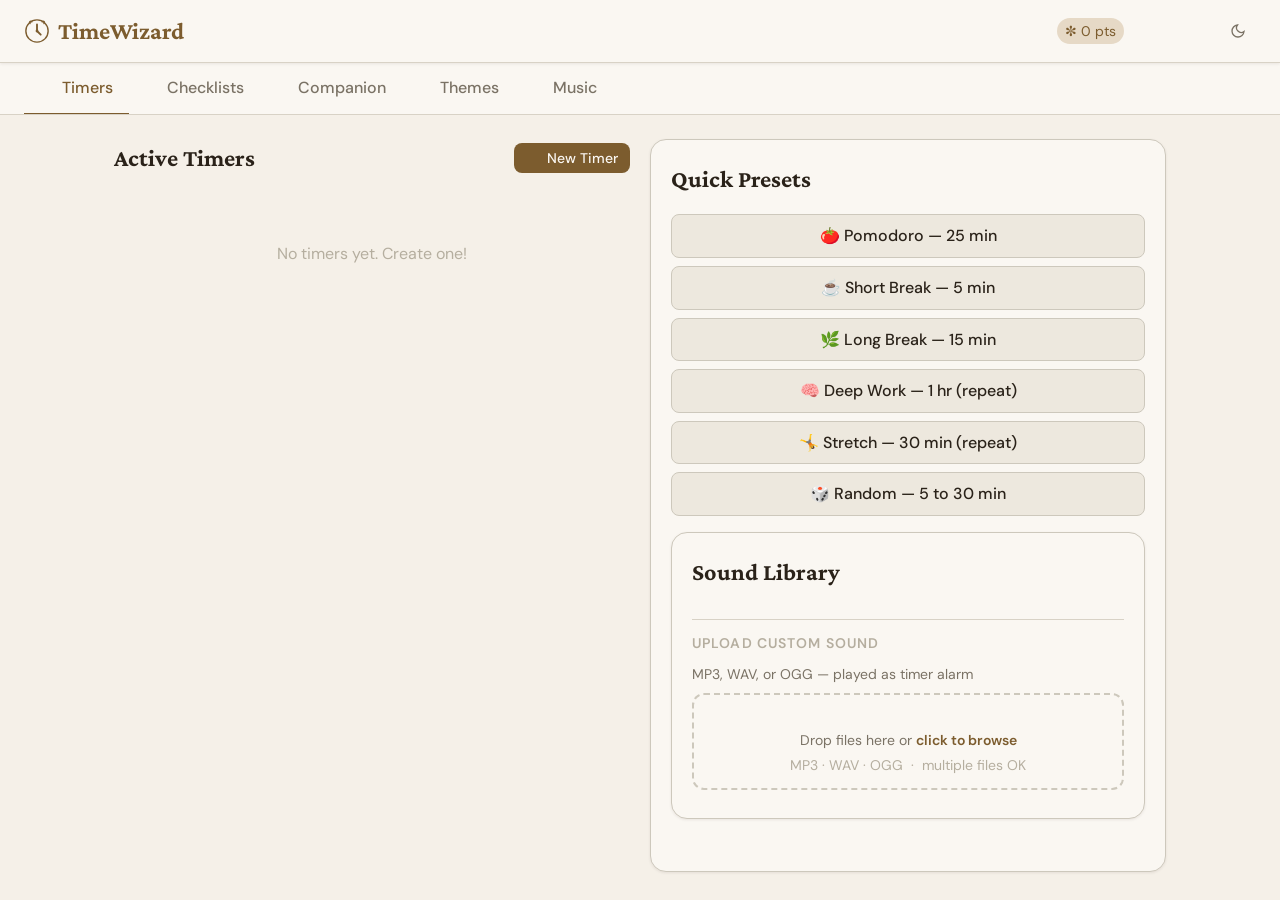
==== index.html @ cad8f246 "feat(companion): tabbed QA module — Guide / Trivia / Cheer Up" ====
<!DOCTYPE html>
<html lang="en" data-theme="dark">
<head>
<meta charset="UTF-8">
<meta name="viewport" content="width=device-width, initial-scale=1.0">
<title>TimeWizard</title>
<link rel="icon" type="image/png" href="./assets/favicon/favicon-96x96.png" sizes="96x96" />
<link rel="icon" type="image/svg+xml" href="./assets/favicon/favicon.svg" />
<link rel="shortcut icon" href="./assets/favicon/favicon.ico" />
<link rel="apple-touch-icon" sizes="180x180" href="./assets/favicon/apple-touch-icon.png" />
<link rel="manifest" href="./assets/favicon/site.webmanifest" />
<link rel="manifest" href="./manifest.json">
<link rel="preconnect" href="https://fonts.googleapis.com">
<link rel="preconnect" href="https://fonts.gstatic.com" crossorigin>
<link href="https://fonts.googleapis.com/css2?family=Crimson+Pro:ital,wght@0,300..900;1,300..900&family=DM+Sans:wght@300..700&display=swap" rel="stylesheet">
<script src="https://unpkg.com/lucide@latest/dist/umd/lucide.js"></script>
<link rel="stylesheet" href="./css/tokens.css">
<link rel="stylesheet" href="./css/layout.css">
<link rel="stylesheet" href="./css/components.css">
<link rel="stylesheet" href="./css/timers.css">
<link rel="stylesheet" href="./css/checklist.css">
<link rel="stylesheet" href="./css/companion.css">
<link rel="stylesheet" href="./css/themes.css">
<link rel="stylesheet" href="./css/music.css">
</head>
<body>

<!-- HEADER -->
<header class="app-header">
  <div class="app-logo">
    <svg width="26" height="26" viewBox="0 0 28 28" fill="none" aria-label="TimeWizard">
      <circle cx="14" cy="14" r="12" stroke="currentColor" stroke-width="1.5"/>
      <path d="M14 7v7l4 4" stroke="currentColor" stroke-width="2" stroke-linecap="round" stroke-linejoin="round"/>
      <circle cx="14" cy="14" r="1.5" fill="currentColor"/>
      <path d="M8.5 4C7 2.5 5 4.5 6.5 6" stroke="currentColor" stroke-width="1.5" stroke-linecap="round"/>
      <path d="M19.5 4C21 2.5 23 4.5 21.5 6" stroke="currentColor" stroke-width="1.5" stroke-linecap="round"/>
    </svg>
    TimeWizard
  </div>
  <div class="header-right">
    <div id="headerTimerDrop" class="header-timer">
      <button type="button" class="badge header-timer-badge htb-hidden" id="headerTimerBadge" onclick="toggleHeaderTimerList()" title="Current timer">
        <span id="htbDots" class="htb-dots"></span>
        <span class="htb-label" id="htbLabel">00:00</span>
        <span class="htb-name" id="htbName">No timer</span>
        <i data-lucide="chevron-down" style="width:12px;height:12px;"></i>
      </button>
      <div class="header-timer-dropdown">
        <div class="htd-list" id="headerTimerList"></div>
      </div>
    </div>
    <div id="headerPoints" class="badge gold">✼ 0 pts</div>
    <button class="icon-btn" onclick="exportData()" aria-label="Export data" title="Export data">
      <i data-lucide="download-cloud" style="width:16px;height:16px;"></i>
    </button>
    <button class="icon-btn" onclick="document.getElementById('importFile').click()" aria-label="Import data" title="Import data">
      <i data-lucide="upload-cloud" style="width:16px;height:16px;"></i>
    </button>
    <button class="icon-btn" data-theme-toggle aria-label="Toggle theme" title="Toggle theme">
      <svg width="16" height="16" viewBox="0 0 24 24" fill="none" stroke="currentColor" stroke-width="2"><path d="M21 12.79A9 9 0 1 1 11.21 3 7 7 0 0 0 21 12.79z"/></svg>
    </button>
    <input type="file" id="importFile" accept="application/json" style="display:none" onchange="handleImport(this)">
  </div>
</header>

<!-- TABS -->
<nav class="tab-nav" role="tablist">
  <button class="tab-btn active" role="tab" data-tab="timer"><i data-lucide="timer" style="width:14px;height:14px;"></i> Timers</button>
  <button class="tab-btn" role="tab" data-tab="checklist"><i data-lucide="check-square" style="width:14px;height:14px;"></i> Checklists</button>
  <button class="tab-btn" role="tab" data-tab="companion"><i data-lucide="sparkles" style="width:14px;height:14px;"></i> Companion</button>
  <button class="tab-btn" role="tab" data-tab="themes"><i data-lucide="palette" style="width:14px;height:14px;"></i> Themes</button>
  <button class="tab-btn" role="tab" data-tab="music"><i data-lucide="music" style="width:14px;height:14px;"></i> Music</button>
</nav>

<main>

<!-- TIMER PANEL -->
<section class="tab-panel active" id="panel-timer">
  <div class="timer-grid">
    <div>
      <div class="flex-between" style="margin-bottom:var(--space-4);">
        <h2 class="card-title" style="margin:0;">Active Timers</h2>
        <button class="btn btn-primary btn-sm" id="openAddTimer"><i data-lucide="plus" style="width:13px;height:13px;"></i> New Timer</button>
      </div>
      <div class="timers-list" id="timersList">
        <div style="text-align:center;padding:var(--space-12) var(--space-4);color:var(--color-text-faint);font-size:var(--text-sm);">
          <i data-lucide="timer" style="width:36px;height:36px;margin:0 auto var(--space-3);opacity:.3;"></i>
          <p>No timers yet. Create one!</p>
        </div>
      </div>
    </div>
    <div>
      <div class="add-timer-card" id="addTimerForm" style="display:none;">
        <strong style="font-family:var(--font-display);font-size:var(--text-base);">✦ Configure Timer</strong>
        <div class="form-group">
          <label for="timerName">Name</label>
          <input type="text" id="timerName" placeholder="Timer name..." value="My Timer">
        </div>
        <div class="form-row">
          <div class="form-group"><label>Hours</label><input type="number" id="timerHours" value="0" min="0" max="99"></div>
          <div class="form-group"><label>Minutes</label><input type="number" id="timerMins" value="25" min="0" max="59"></div>
          <div class="form-group"><label>Seconds</label><input type="number" id="timerSecs" value="0" min="0" max="59"></div>
        </div>
        <div class="form-group">
          <label for="timerSound">Alert Sound</label>
          <select id="timerSound">
            <option value="bell">🔔 Low Ominous Bell</option>
            <option value="trombone">🎺 Trombone Tune</option>
            <option value="harp">🎵 Harp Tune</option>
            <option value="chime">🎶 Crystal Chime</option>
            <option value="drum">🥁 Deep Drum</option>
            <option value="bounce">🎷 Bounce</option>
            <option value="none">🔇 Silent</option>
          </select>
        </div>
        <div class="form-group">
          <label for="timerRepeat">Repeat Mode</label>
          <select id="timerRepeat" onchange="handleRepeatChange(this.value)">
            <option value="once">Once</option>
            <option value="fixed">Repeat each period</option>
            <option value="increase">Repeat with increasing period</option>
            <option value="decrease">Repeat with decreasing period</option>
            <option value="custom">Custom sequence (e.g. 5, 30, 10 min)</option>
            <option value="fibonacci">Fibonacci progression</option>
            <option value="random">Random within range</option>
          </select>
        </div>
        <div class="repeat-custom-area" id="repeatCustomArea">
          <div id="repeatCustomFields"></div>
        </div>
        <div class="form-row">
          <button class="btn btn-primary" onclick="createTimer()"><i data-lucide="plus-circle" style="width:13px;height:13px;"></i> Add</button>
          <button class="btn btn-secondary" onclick="hideAddForm()">Cancel</button>
        </div>
      </div>
      <div class="card" id="timerPresets">
        <div class="card-title">Quick Presets</div>
        <div style="display:flex;flex-direction:column;gap:var(--space-2);">
          <button class="btn btn-secondary" onclick="addPreset(25,0,'Pomodoro','bell','once')">🍅 Pomodoro — 25 min</button>
          <button class="btn btn-secondary" onclick="addPreset(5,0,'Short Break','harp','once')">☕ Short Break — 5 min</button>
          <button class="btn btn-secondary" onclick="addPreset(15,0,'Long Break','harp','once')">🌿 Long Break — 15 min</button>
          <button class="btn btn-secondary" onclick="addPreset(60,0,'Deep Work','trombone','fixed')">🧠 Deep Work — 1 hr (repeat)</button>
          <button class="btn btn-secondary" onclick="addPreset(30,0,'Stretch','chime','fixed')">🤸 Stretch — 30 min (repeat)</button>
          <button class="btn btn-secondary" onclick="addRandomPreset()">🎲 Random — 5 to 30 min</button>
        </div>
      <div class="card" style="margin-top:var(--space-4);margin-bottom:var(--space-8);" id="soundLibraryCard">
        <div class="card-title" style="margin-bottom:var(--space-3);">Sound Library</div>
        <div style="display:grid;grid-template-columns:1fr 1fr;gap:var(--space-2);margin-bottom:var(--space-4);" id="soundPreviewGrid"></div>
        <div style="border-top:1px solid var(--color-divider);padding-top:var(--space-3);">
          <span class="section-label">Upload Custom Sound</span>
          <p style="font-size:var(--text-xs);color:var(--color-text-muted);margin-bottom:var(--space-2);">MP3, WAV, or OGG — played as timer alarm</p>
          <div id="customSoundDropZone"
            style="border:2px dashed var(--color-border);border-radius:var(--radius-lg);padding:var(--space-3) var(--space-4);text-align:center;cursor:pointer;transition:border-color var(--trans),background var(--trans);margin-bottom:var(--space-2);"
            onclick="document.getElementById('customSoundUpload').click()"
            ondragover="soundDragOver(event)" ondragleave="soundDragLeave(event)" ondrop="soundDrop(event)">
            <i data-lucide="upload" style="width:18px;height:18px;margin:0 auto var(--space-1);color:var(--color-text-faint);display:block;"></i>
            <div style="font-size:var(--text-xs);color:var(--color-text-muted);">Drop files here or <span style="color:var(--color-primary);font-weight:600;">click to browse</span></div>
            <div style="font-size:var(--text-xs);color:var(--color-text-faint);margin-top:2px;">MP3 · WAV · OGG &nbsp;·&nbsp; multiple files OK</div>
          </div>
          <input type="file" id="customSoundUpload" accept=".mp3,.wav,.ogg,audio/*" multiple style="display:none;" onchange="handleCustomSoundUpload(this)">
          <div id="customSoundsList" style="margin-top:var(--space-2);display:flex;flex-direction:column;gap:var(--space-2);"></div>
        </div>
      </div>
    </div>
  </div>
</section>

<!-- CHECKLIST PANEL -->
<section class="tab-panel" id="panel-checklist">
  <div class="checklist-layout">
    <div>
      <div class="flex-between" style="margin-bottom:var(--space-3);">
        <span class="section-label">My Lists</span>
        <button class="btn btn-sm btn-primary" onclick="openNewListModal()"><i data-lucide="plus" style="width:12px;height:12px;"></i> New</button>
      </div>
      <div class="lists-sidebar" id="listsSidebar"></div>
    </div>
    <div id="checklistMain">
      <div style="text-align:center;padding:var(--space-12);color:var(--color-text-faint);font-size:var(--text-sm);">
        <i data-lucide="list" style="width:36px;height:36px;margin:0 auto var(--space-3);opacity:.3;"></i>
        <p>Select or create a list.</p>
      </div>
    </div>
  </div>
</section>

<!-- COMPANION PANEL -->
<section class="tab-panel" id="panel-companion">

  <!-- Enable toggle row -->
  <div class="companion-topbar">
    <div>
      <h2 class="card-title" style="margin-bottom:0;">Archibald</h2>
      <div style="font-size:var(--text-xs);color:var(--color-text-muted);">Librarian-Wizard Owl ✦ Wisdom <span id="owlWisdom">0</span> pts</div>
    </div>
    <label style="display:flex;align-items:center;gap:var(--space-2);font-size:var(--text-sm);color:var(--color-text-muted);cursor:pointer;">
      <input type="checkbox" id="archEnabled" checked onchange="setArchEnabled(this.checked)" style="width:16px;height:16px;accent-color:var(--color-primary);">
      Enable companion
    </label>
  </div>

  <!-- Two-column layout: 2fr left (Arch+QA) | 3fr right (Cabinet) -->
  <div class="companion-layout" id="archBody">

    <!-- LEFT: portrait + QA -->
    <div class="companion-left">

      <!-- Portrait card -->
      <div class="card companion-portrait-card">
        <div class="companion-portrait" onclick="archFAQOpen()" title="Ask Archibald">
          <img src="" alt="Archibald" id="companionImg" class="companion-img" width="160" height="160">
          <div class="companion-state-label" id="companionStateLabel">Idle</div>
        </div>
        <div class="companion-speech" id="companionSpeech">
          "Ah, a new visitor. I am Archibald. Let us begin our work together, shall we?"
        </div>
      </div>

      <!-- QA card -->
      <div class="card">
        <!-- Header row -->
        <div style="display:flex;align-items:center;justify-content:space-between;margin-bottom:var(--space-3);">
          <div class="card-title" style="font-size:var(--text-base);margin-bottom:0;">📢 Ask Archibald</div>
          <span style="font-size:var(--text-xs);color:var(--color-text-faint);">Click any question</span>
        </div>

        <!-- Segmented control -->
        <div class="qa-seg" role="tablist" aria-label="Question categories">
          <button class="qa-seg-btn qa-seg-btn--active" role="tab" data-tab="guide"
            onclick="renderQA('guide')" aria-selected="true">🧭 Guide</button>
          <button class="qa-seg-btn" role="tab" data-tab="trivia"
            onclick="renderQA('trivia')" aria-selected="false">💡 Trivia</button>
          <button class="qa-seg-btn" role="tab" data-tab="cheer"
            onclick="renderQA('cheer')" aria-selected="false">✨ Cheer Up</button>
        </div>

        <!-- Chip grid -->
        <div class="qa-chip-grid" id="qaChipGrid"></div>

        <!-- Answer panel -->
        <div id="qaAnswer" style="display:none;margin-top:var(--space-3);padding:var(--space-3);background:var(--color-surface-offset);border-radius:var(--radius-lg);border-left:3px solid var(--color-primary);">
          <div id="qaAnswerText" style="font-size:var(--text-sm);color:var(--color-text);font-style:italic;"></div>
        </div>
      </div>

    </div><!-- /companion-left -->

    <!-- RIGHT: Reward Cabinet -->
    <div class="companion-right">
      <div class="reward-cabinet">

        <!-- Cabinet nameplate header -->
        <div class="cabinet-nameplate">
          <span class="cabinet-title">Reward Cabinet</span>
          <div class="cabinet-history-anchor">
            <button class="cabinet-history-btn" id="cabinetHistoryBtn"
              onclick="cabinetHistoryToggle()" title="Redemption history" aria-expanded="false">
              <i data-lucide="scroll" style="width:15px;height:15px;"></i>
            </button>
            <div class="cabinet-history-popup" id="cabinetHistoryPopup" style="display:none;">
              <div class="cabinet-history-popup-header">Redemption History</div>
              <div class="reward-history-list" id="rewardHistoryList">
                <p class="reward-history-empty">No redemptions yet.</p>
              </div>
            </div>
          </div>
        </div>

        <!-- Add reward button row -->
        <div class="reward-add-row">
          <button class="btn btn-sm btn-ghost reward-add-btn" onclick="rewardOpenModal()">
            <i data-lucide="plus" style="width:12px;height:12px;"></i> Add reward
          </button>
        </div>

        <!-- Next-reward hint -->
        <div class="reward-next-hint" id="rewardNextHint" style="display:none;"></div>

        <!-- Cabinet shelves -->
        <div class="cabinet-shelves" id="rewardCardList"></div>

      </div><!-- /reward-cabinet -->
    </div><!-- /companion-right -->

  </div><!-- /companion-layout -->
</section>

<!-- THEMES PANEL -->
<section class="tab-panel" id="panel-themes">
  <h2 class="card-title">Choose a Theme</h2>
  <p class="text-muted text-sm mt-2" style="margin-bottom:var(--space-5);">Select a visual style for your workspace.</p>
  <div class="themes-grid" id="themesGrid"></div>
</section>

<!-- MUSIC PANEL -->
<section class="tab-panel" id="panel-music">
  <div style="max-width:640px;">
    <h2 class="card-title" style="margin-bottom:var(--space-2);">Focus Music</h2>
    <p class="text-muted text-sm" style="margin-bottom:var(--space-5);">Plays looped ambient sound while any timer is running. Fades out when an alarm fires, then resumes.</p>
    <div class="card" style="margin-bottom:var(--space-4);">
      <div style="display:flex;align-items:center;gap:var(--space-4);flex-wrap:wrap;">
        <div id="musicVisualizer" style="display:flex;align-items:flex-end;gap:3px;height:32px;flex-shrink:0;">
          <div class="viz-bar" style="--i:0"></div><div class="viz-bar" style="--i:1"></div>
          <div class="viz-bar" style="--i:2"></div><div class="viz-bar" style="--i:3"></div>
          <div class="viz-bar" style="--i:4"></div>
        </div>
        <div style="flex:1;min-width:0;">
          <div id="musicNowPlaying" style="font-size:var(--text-sm);font-weight:600;color:var(--color-text);overflow:hidden;text-overflow:ellipsis;white-space:nowrap;">Not playing</div>
          <div id="musicStatus" style="font-size:var(--text-xs);color:var(--color-text-muted);">Select a track and press Play</div>
        </div>
        <div style="display:flex;gap:var(--space-2);align-items:center;">
          <button class="btn btn-primary" id="musicPlayBtn" onclick="toggleMusic()">
            <i data-lucide="play" style="width:13px;height:13px;"></i> Play
          </button>
          <button class="btn btn-secondary btn-sm" onclick="stopMusic()" title="Stop">
            <i data-lucide="square" style="width:13px;height:13px;"></i>
          </button>
        </div>
      </div>
      <div style="margin-top:var(--space-4);display:flex;flex-direction:column;gap:var(--space-1);">
        <div style="display:flex;justify-content:space-between;align-items:center;">
          <span class="section-label" style="margin-bottom:0;">Music volume</span>
          <span id="musicVolLabel" style="font-size:var(--text-xs);color:var(--color-text-muted);">60%</span>
        </div>
        <input type="range" class="time-slider" id="musicVolSlider" min="0" max="100" value="60" oninput="setMusicVol(this.value)">
      </div>
    </div>
    <div class="card" style="margin-bottom:var(--space-4);">
      <div style="display:flex;flex-direction:column;gap:var(--space-1);">
        <div style="display:flex;justify-content:space-between;align-items:center;">
          <span class="section-label" style="margin-bottom:0;">Alarm volume</span>
          <span id="alarmVolLabel" style="font-size:var(--text-xs);color:var(--color-text-muted);">80%</span>
        </div>
        <input type="range" class="time-slider" id="alarmVolSlider" min="0" max="100" value="80" oninput="setAlarmVol(this.value)">
      </div>
    </div>
    <div class="card" style="margin-bottom:var(--space-4);">
      <div class="card-title" style="font-size:var(--text-base);margin-bottom:var(--space-3);">Built-in Ambients</div>
      <div id="ambientGrid" style="display:flex;flex-direction:column;gap:var(--space-2);"></div>
    </div>
    <div class="card" style="margin-bottom:var(--space-4);">
      <div class="card-title" style="font-size:var(--text-base);margin-bottom:var(--space-1);">Custom Track</div>
      <p style="font-size:var(--text-xs);color:var(--color-text-muted);margin-bottom:var(--space-3);">Upload an MP3, WAV, or OGG. It will loop automatically.</p>
      <div id="musicDropZone" style="border:2px dashed var(--color-border);border-radius:var(--radius-lg);padding:var(--space-4);text-align:center;transition:border-color var(--trans),background var(--trans);cursor:pointer;" onclick="document.getElementById('musicUpload').click()" ondragover="musicDragOver(event)" ondragleave="musicDragLeave(event)" ondrop="musicDrop(event)">
        <i data-lucide="music" style="width:24px;height:24px;margin:0 auto var(--space-2);color:var(--color-text-faint);display:block;"></i>
        <div style="font-size:var(--text-sm);color:var(--color-text-muted);">Drop audio file here or <span style="color:var(--color-primary);font-weight:600;">click to browse</span></div>
        <div style="font-size:var(--text-xs);color:var(--color-text-faint);margin-top:var(--space-1);">MP3 · WAV · OGG</div>
        <div id="musicUploadName" style="font-size:var(--text-xs);color:var(--color-primary);margin-top:var(--space-2);display:none;"></div>
      </div>
      <input type="file" id="musicUpload" accept=".mp3,.wav,.ogg,audio/*" style="display:none;" onchange="handleMusicUpload(this)">
      <div id="customMusicList" style="margin-top:var(--space-3);display:flex;flex-direction:column;gap:var(--space-2);"></div>
      <div id="customTrackProgress" style="display:none;margin-top:var(--space-3);">
        <div style="display:flex;justify-content:space-between;font-size:var(--text-xs);color:var(--color-text-muted);margin-bottom:var(--space-1);">
          <span id="ctpElapsed">0:00</span><span id="ctpTotal">—</span>
        </div>
        <div style="height:3px;background:var(--color-surface-dynamic);border-radius:var(--radius-full);overflow:hidden;">
          <div id="ctpBar" style="height:100%;width:0%;background:var(--color-primary);border-radius:var(--radius-full);transition:width .5s linear;"></div>
        </div>
      </div>
    </div>
    <div class="card" style="background:var(--color-surface-offset);border-style:dashed;">
      <div style="font-size:var(--text-xs);font-weight:600;text-transform:uppercase;letter-spacing:.08em;color:var(--color-text-faint);margin-bottom:var(--space-3);">🔍 Find sounds online</div>
      <div style="display:flex;flex-direction:column;gap:var(--space-2);">
        <div style="display:flex;align-items:flex-start;gap:var(--space-3);">
          <span style="font-size:15px;">🌐</span>
          <div><a href="https://freesound.org" target="_blank" rel="noopener noreferrer" style="font-size:var(--text-xs);font-weight:600;color:var(--color-primary);">freesound.org</a>
          <div style="font-size:var(--text-xs);color:var(--color-text-muted);">Huge Creative Commons library — search "rain loop", "brown noise", "forest ambience"</div></div>
        </div>
        <div style="display:flex;align-items:flex-start;gap:var(--space-3);">
          <span style="font-size:15px;">🎵</span>
          <div><a href="https://pixabay.com/music/" target="_blank" rel="noopener noreferrer" style="font-size:var(--text-xs);font-weight:600;color:var(--color-primary);">pixabay.com/music</a>
          <div style="font-size:var(--text-xs);color:var(--color-text-muted);">Royalty-free, no attribution needed — good lofi & ambient section</div></div>
        </div>
        <div style="display:flex;align-items:flex-start;gap:var(--space-3);">
          <span style="font-size:15px;">🎹</span>
          <div><a href="https://musicforprogramming.net" target="_blank" rel="noopener noreferrer" style="font-size:var(--text-xs);font-weight:600;color:var(--color-primary);">musicforprogramming.net</a>
          <div style="font-size:var(--text-xs);color:var(--color-text-muted);">Curated focus music — downloadable MP3s, free to use personally</div></div>
        </div>
        <div style="display:flex;align-items:flex-start;gap:var(--space-3);">
          <span style="font-size:15px;">🤖</span>
          <div><a href="https://suno.com" target="_blank" rel="noopener noreferrer" style="font-size:var(--text-xs);font-weight:600;color:var(--color-primary);">suno.com</a>
          <div style="font-size:var(--text-xs);color:var(--color-text-muted);">AI-generated music — free tier for personal use, Pro tier grants broader rights</div></div>
        </div>
      </div>
    </div>
  </div>
</section>

</main>

<!-- Confirm Modal -->
<div class="modal-backdrop hidden" id="confirmModal">
  <div class="modal" style="max-width:360px;">
    <div class="modal-title" id="confirmTitle">Confirm</div>
    <p id="confirmMsg" style="font-size:var(--text-sm);color:var(--color-text-muted);"></p>
    <div class="modal-footer">
      <button class="btn btn-secondary" onclick="confirmResolve(false)">Cancel</button>
      <button class="btn btn-danger" onclick="confirmResolve(true)" id="confirmOkBtn">Delete</button>
    </div>
  </div>
</div>

<!-- Modal: New List -->
<div class="modal-backdrop hidden" id="newListModal">
  <div class="modal">
    <div class="modal-title">New List</div>
    <div class="form-group"><label for="newListName">Name</label><input type="text" id="newListName" placeholder="e.g. Work Tasks..." style="width:100%" onkeydown="if(event.key==='Enter')createList()"></div>
    <div class="form-group mt-3"><label for="newListIcon">Icon</label>
      <select id="newListIcon" style="width:100%">
        <option value="📋">📋 General</option><option value="💼">💼 Work</option>
        <option value="🏠">🏠 Home</option><option value="🛒">🛒 Shopping</option>
        <option value="📚">📚 Learning</option><option value="🎯">🎯 Goals</option>
        <option value="🌿">🌿 Wellness</option><option value="✨">✨ Ideas</option>
      </select>
    </div>
    <div class="modal-footer">
      <button class="btn btn-secondary" onclick="closeModal('newListModal')">Cancel</button>
      <button class="btn btn-primary" onclick="createList()">Create</button>
    </div>
  </div>
</div>

<!-- Modal: Reward Create / Edit -->
<div class="modal-backdrop hidden" id="rewardModal">
  <div class="modal reward-modal" style="max-width:420px;">

    <!-- Tinted header banner -->
    <div class="reward-modal-header">
      <span class="reward-modal-preview" id="rewardModalPreview">🎁</span>
      <div>
        <div class="reward-modal-title" id="rewardModalTitle">New Reward</div>
        <div class="reward-modal-subtitle">Define what you'll treat yourself to</div>
      </div>
    </div>

    <!-- Name -->
    <div class="form-group">
      <label for="rewardModalName">Name</label>
      <input type="text" id="rewardModalName" placeholder="e.g. Coffee break…" style="width:100%;" maxlength="60"
        onkeydown="if(event.key==='Enter') rewardSaveModal()">
    </div>

    <!-- Emoji picker -->
    <div class="form-group">
      <label>Emoji</label>
      <div class="reward-emoji-panel">
        <div class="reward-emoji-grid" id="rewardEmojiGrid"></div>
        <div class="reward-emoji-custom-row">
          <span class="reward-emoji-custom-label">Custom</span>
          <input type="text" id="rewardModalEmojiCustom" placeholder="type any emoji"
            class="reward-emoji-custom-input"
            oninput="_rewardModalSyncEmoji(this.value)" maxlength="4">
        </div>
      </div>
    </div>

    <!-- Cost -->
    <div class="form-group">
      <label for="rewardModalCost">Cost</label>
      <div class="reward-input-with-suffix">
        <input type="number" id="rewardModalCost" min="1" max="9999" value="50">
        <span class="reward-input-suffix">pts</span>
      </div>
    </div>

    <!-- Repeatable toggle row -->
    <div class="reward-option-row">
      <div class="reward-option-icon">
        <i data-lucide="repeat" style="width:15px;height:15px;"></i>
      </div>
      <div class="reward-option-body">
        <div class="reward-option-label">Repeatable</div>
        <div class="reward-option-desc">Can be redeemed multiple times</div>
      </div>
      <label class="reward-option-toggle" aria-label="Repeatable">
        <input type="checkbox" id="rewardModalRepeatable" checked>
        <span class="reward-toggle-track"><span class="reward-toggle-thumb"></span></span>
      </label>
    </div>

    <div class="modal-footer">
      <button class="btn btn-secondary" onclick="rewardCloseModal()">Cancel</button>
      <button class="btn btn-primary" onclick="rewardSaveModal()">
        <i data-lucide="check" style="width:13px;height:13px;"></i> Save
      </button>
    </div>
  </div>
</div>

<div class="toast-container" id="toastContainer"></div>

<!-- Archibald floating popup -->
<div id="archPopup">
  <img id="archPopupImg" src="" alt="Archibald">
  <div id="archPopupBubble"></div>
</div>

<!-- Floating music mini-player -->
<div id="musicWidget" class="hidden-widget">
  <div class="mw-bars">
    <div class="mw-bar" style="--i:0"></div><div class="mw-bar" style="--i:1"></div>
    <div class="mw-bar" style="--i:2"></div><div class="mw-bar" style="--i:3"></div>
  </div>
  <span class="mw-name" id="mwName">—</span>
  <button class="btn btn-icon btn-ghost" style="padding:2px;" onclick="toggleMusic()" id="mwPlayBtn" title="Play/Pause">
    <i data-lucide="play" style="width:14px;height:14px;"></i>
  </button>
  <div class="mw-vol" title="Music volume">
    <i data-lucide="volume-1" style="width:12px;height:12px;color:var(--color-text-faint);"></i>
    <input type="range" min="0" max="100" value="60" id="mwVolSlider"
      oninput="setMusicVol(this.value);document.getElementById('musicVolSlider').value=this.value;">
  </div>
  <button class="btn btn-icon btn-ghost" style="padding:2px;" onclick="stopMusic()" title="Stop">
    <i data-lucide="square" style="width:12px;height:12px;"></i>
  </button>
</div>

<script src="./js/audio.js"></script>
<script src="./js/ui.js"></script>
<script src="./js/timers.js"></script>
<script src="./js/storage.js"></script>
<script src="./js/checklist.js"></script>
<script src="./js/companion.js"></script>
<script src="./js/rewards.js"></script>
<script src="./js/themes.js"></script>
<script src="./js/music.js"></script>
<script src="./js/main.js"></script>
</body>
</html>
---- css/tokens.css ----
:root,[data-theme="light"]{
  --color-bg:#f5f0e8;--color-surface:#faf7f2;--color-surface-2:#fff;
  --color-surface-offset:#ede8de;--color-surface-dynamic:#e5dfd4;
  --color-divider:#d8d2c6;--color-border:#cdc8bc;
  --color-text:#2a2219;--color-text-muted:#7a7265;--color-text-faint:#b5ae9f;
  --color-text-inverse:#faf7f2;
  --color-primary:#7c5c2e;--color-primary-hover:#5e4420;--color-primary-active:#402e14;
  --color-primary-highlight:#e6d9c6;
  --color-accent:#2d6b5f;--color-accent-hover:#1e4e45;--color-accent-active:#143530;
  --color-accent-highlight:#c8ddd9;
  --color-gold:#b8860b;--color-gold-light:#f0d07a;
  --color-error:#8b3a3a;--color-error-highlight:#e6cdcd;
  --color-success:#2e6b3a;--color-success-highlight:#c8e0cc;
  --shadow-sm:0 1px 3px oklch(0.2 0.03 60 / 0.08);
  --shadow-md:0 4px 16px oklch(0.2 0.03 60 / 0.12);
  --shadow-lg:0 12px 40px oklch(0.2 0.03 60 / 0.18);
  --radius-sm:0.375rem;--radius-md:0.5rem;--radius-lg:0.75rem;
  --radius-xl:1rem;--radius-2xl:1.5rem;--radius-full:9999px;
  --space-1:.25rem;--space-2:.5rem;--space-3:.75rem;--space-4:1rem;
  --space-5:1.25rem;--space-6:1.5rem;--space-8:2rem;--space-10:2.5rem;--space-12:3rem;
  --text-xs:clamp(.75rem,.7rem + .25vw,.875rem);
  --text-sm:clamp(.875rem,.8rem + .35vw,1rem);
  --text-base:clamp(1rem,.95rem + .25vw,1.125rem);
  --text-lg:clamp(1.125rem,1rem + .75vw,1.5rem);
  --text-xl:clamp(1.5rem,1.2rem + 1.25vw,2.25rem);
  --text-2xl:clamp(2rem,1.2rem + 2.5vw,3.5rem);
  --font-display:'Crimson Pro',Georgia,serif;
  --font-body:'DM Sans','Helvetica Neue',sans-serif;
  --trans:180ms cubic-bezier(.16,1,.3,1);
}
[data-theme="dark"]{
  --color-bg:#1a1610;--color-surface:#201d16;--color-surface-2:#28241b;
  --color-surface-offset:#1e1b13;--color-surface-dynamic:#2e2a21;
  --color-divider:#302c23;--color-border:#3d382d;
  --color-text:#d4cec3;--color-text-muted:#857d71;--color-text-faint:#524d44;
  --color-text-inverse:#1a1610;
  --color-primary:#c8923a;--color-primary-hover:#e0a84a;--color-primary-active:#f0be6a;
  --color-primary-highlight:#3d2e18;
  --color-accent:#5aa898;--color-accent-hover:#70c0b0;--color-accent-active:#8ad0c0;
  --color-accent-highlight:#1e3530;
  --color-gold:#e8c047;--color-gold-light:#f8e090;
  --color-error:#d07070;--color-error-highlight:#3d2020;
  --color-success:#70c080;--color-success-highlight:#203020;
  --shadow-sm:0 1px 3px oklch(0 0 0 / 0.25);
  --shadow-md:0 4px 16px oklch(0 0 0 / 0.35);
  --shadow-lg:0 12px 40px oklch(0 0 0 / 0.5);
}
@media(prefers-color-scheme:dark){:root:not([data-theme]){
  --color-bg:#1a1610;--color-surface:#201d16;--color-surface-2:#28241b;
  --color-surface-offset:#1e1b13;--color-surface-dynamic:#2e2a21;
  --color-divider:#302c23;--color-border:#3d382d;
  --color-text:#d4cec3;--color-text-muted:#857d71;--color-text-faint:#524d44;
  --color-text-inverse:#1a1610;
  --color-primary:#c8923a;--color-primary-hover:#e0a84a;--color-primary-active:#f0be6a;
  --color-primary-highlight:#3d2e18;
  --color-accent:#5aa898;--color-accent-hover:#70c0b0;--color-accent-active:#8ad0c0;
  --color-accent-highlight:#1e3530;
  --color-gold:#e8c047;--color-gold-light:#f8e090;
  --color-error:#d07070;--color-error-highlight:#3d2020;
  --color-success:#70c080;--color-success-highlight:#203020;
  --shadow-sm:0 1px 3px oklch(0 0 0 / 0.25);
  --shadow-md:0 4px 16px oklch(0 0 0 / 0.35);
  --shadow-lg:0 12px 40px oklch(0 0 0 / 0.5);
}}
*,*::before,*::after{box-sizing:border-box;margin:0;padding:0;}
html{-webkit-font-smoothing:antialiased;text-rendering:optimizeLegibility;}
body{min-height:100dvh;font-family:var(--font-body);font-size:var(--text-base);color:var(--color-text);background:var(--color-bg);line-height:1.6;overflow-x:hidden;}
img,svg{display:block;max-width:100%;}
button,input,select,textarea{font:inherit;color:inherit;}
button{cursor:pointer;background:none;border:none;}
input,select,textarea{background:var(--color-surface-2);border:1px solid var(--color-border);border-radius:var(--radius-md);padding:var(--space-2) var(--space-3);color:var(--color-text);outline:none;transition:border-color var(--trans),box-shadow var(--trans);}
input:focus,select:focus,textarea:focus{border-color:var(--color-primary);box-shadow:0 0 0 3px oklch(from var(--color-primary) l c h / 0.15);}
:focus-visible{outline:2px solid var(--color-primary);outline-offset:3px;border-radius:var(--radius-sm);}
@media(prefers-reduced-motion:reduce){*,*::before,*::after{animation-duration:.01ms!important;transition-duration:.01ms!important;}}
---- css/layout.css ----
/* LAYOUT */
.app-header{display:flex;align-items:center;justify-content:space-between;padding:var(--space-3) var(--space-6);background:var(--color-surface);border-bottom:1px solid var(--color-divider);box-shadow:var(--shadow-sm);position:sticky;top:0;z-index:100;}
.app-logo{display:flex;align-items:center;gap:var(--space-2);font-family:var(--font-display);font-size:var(--text-lg);font-weight:700;color:var(--color-primary);}
.header-right{display:flex;align-items:center;gap:var(--space-2);}
.icon-btn{display:flex;align-items:center;justify-content:center;width:36px;height:36px;border-radius:var(--radius-md);color:var(--color-text-muted);transition:background var(--trans),color var(--trans);}
.icon-btn:hover{background:var(--color-surface-offset);color:var(--color-text);}
.tab-nav{display:flex;border-bottom:1px solid var(--color-divider);padding:0 var(--space-6);background:var(--color-surface);overflow-x:auto;}
.tab-btn{padding:var(--space-3) var(--space-4);font-size:var(--text-sm);font-weight:500;color:var(--color-text-muted);border-bottom:2px solid transparent;margin-bottom:-1px;display:flex;align-items:center;gap:var(--space-2);white-space:nowrap;transition:color var(--trans);}
.tab-btn:hover{color:var(--color-text);}
.tab-btn.active{color:var(--color-primary);border-bottom-color:var(--color-primary);}
.tab-panel{display:none;padding:var(--space-6);max-width:1100px;margin:0 auto;width:100%;}
.tab-panel.active{display:block;}

/* BUTTONS */
.btn{display:inline-flex;align-items:center;justify-content:center;gap:var(--space-2);padding:var(--space-2) var(--space-4);border-radius:var(--radius-md);font-size:var(--text-sm);font-weight:500;cursor:pointer;border:none;transition:background var(--trans),color var(--trans),box-shadow var(--trans);}
.btn-primary{background:var(--color-primary);color:var(--color-text-inverse);}
.btn-primary:hover{background:var(--color-primary-hover);}
.btn-secondary{background:var(--color-surface-offset);color:var(--color-text);border:1px solid var(--color-border);}
.btn-secondary:hover{background:var(--color-surface-dynamic);}
.btn-ghost{color:var(--color-text-muted);}
.btn-ghost:hover{background:var(--color-surface-offset);color:var(--color-text);}
.btn-danger{background:var(--color-error-highlight);color:var(--color-error);}
.btn-danger:hover{background:var(--color-error);color:#fff;}
.btn-sm{padding:var(--space-1) var(--space-3);font-size:var(--text-xs);}
.btn-icon{width:32px;height:32px;padding:0;border-radius:var(--radius-md);}

/* CARD */
.card{background:var(--color-surface);border:1px solid var(--color-border);border-radius:var(--radius-xl);padding:var(--space-5);box-shadow:var(--shadow-sm);}
.card-title{font-family:var(--font-display);font-size:var(--text-lg);font-weight:700;color:var(--color-text);margin-bottom:var(--space-4);}
.section-label{font-size:var(--text-xs);font-weight:600;text-transform:uppercase;letter-spacing:.08em;color:var(--color-text-faint);margin-bottom:var(--space-2);display:block;}

/* BADGE */
.badge{display:inline-flex;align-items:center;gap:4px;padding:2px var(--space-2);border-radius:var(--radius-full);font-size:var(--text-xs);background:var(--color-surface-offset);color:var(--color-text-muted);}
.badge.accent{background:var(--color-accent-highlight);color:var(--color-accent);}
.badge.gold{background:var(--color-primary-highlight);color:var(--color-primary);}

/* HEADER CURRENT TIMER BADGE */
.header-timer{position:relative;margin-right:var(--space-2);}
.header-timer-badge{cursor:pointer;max-width:260px;gap:var(--space-2);white-space:nowrap;}
.header-timer-badge.htb-hidden{display:none;}
.header-timer-badge .htb-label{font-variant-numeric:tabular-nums;font-weight:600;}
.header-timer-badge .htb-name{max-width:150px;overflow:hidden;text-overflow:ellipsis;white-space:nowrap;}
.header-timer-badge.htb-running{background:var(--color-primary-highlight);color:var(--color-primary);}
.header-timer-dropdown{position:absolute;right:0;top:calc(100% + 4px);width:280px;background:var(--color-surface);border:1px solid var(--color-border);border-radius:var(--radius-lg);box-shadow:var(--shadow-sm);padding:var(--space-2);opacity:0;pointer-events:none;transform:translateY(-4px);transition:opacity var(--trans),transform var(--trans);}
.header-timer.htd-open .header-timer-dropdown{opacity:1;pointer-events:auto;transform:translateY(0);}
.htd-list{display:flex;flex-direction:column;gap:var(--space-1);max-height:260px;overflow:auto;}
.htd-row{display:flex;align-items:center;justify-content:space-between;gap:var(--space-2);padding:var(--space-1) var(--space-2);border-radius:var(--radius-md);cursor:pointer;}
.htd-row:hover{background:var(--color-surface-offset);}
.htd-row-info{display:flex;align-items:center;gap:var(--space-2);flex:1;min-width:0;}
.htd-row-name{font-size:var(--text-xs);flex:1;overflow:hidden;text-overflow:ellipsis;white-space:nowrap;}
.htd-row-time{font-size:var(--text-xs);font-variant-numeric:tabular-nums;color:var(--color-text);}
.htd-row-time.htd-running{color:var(--color-primary);}
.htd-pinned{background:var(--color-primary-highlight);}
.htd-empty{padding:var(--space-2);font-size:var(--text-xs);color:var(--color-text-faint);text-align:center;}
.htd-playbtn{flex-shrink:0;}

/* HEADER TIMER DOT GRID */
.htb-dots{display:inline-grid;grid-template-columns:repeat(3,6px);gap:2px;vertical-align:middle;margin-right:2px;}
.htb-dot{width:6px;height:6px;border-radius:50%;}
.htb-dot-active{background:var(--color-success);box-shadow:0 0 4px oklch(from var(--color-success) l c h / 0.55);}
.htb-dot-idle{background:var(--color-border);}
.htb-dot-empty{background:transparent;}
---- css/components.css ----
/* TOAST */
.toast-container{position:fixed;bottom:var(--space-5);right:var(--space-5);display:flex;flex-direction:column;gap:var(--space-2);z-index:9999;pointer-events:none;}
.toast{background:var(--color-surface-2);border:1px solid var(--color-border);border-radius:var(--radius-lg);padding:var(--space-3) var(--space-4);box-shadow:var(--shadow-lg);font-size:var(--text-sm);max-width:300px;animation:slideInToast .3s cubic-bezier(.16,1,.3,1);display:flex;align-items:center;gap:var(--space-3);}
.toast.removing{animation:slideOutToast .2s ease forwards;}
@keyframes slideInToast{from{opacity:0;transform:translateX(20px);}to{opacity:1;transform:none;}}
@keyframes slideOutToast{to{opacity:0;transform:translateX(20px);}}

/* MODAL */
.modal-backdrop{position:fixed;inset:0;background:oklch(0 0 0 / .5);z-index:500;display:flex;align-items:center;justify-content:center;padding:var(--space-4);}
.modal-backdrop.hidden{display:none;}
.modal{background:var(--color-surface);border:1px solid var(--color-border);border-radius:var(--radius-2xl);padding:var(--space-6);max-width:480px;width:100%;box-shadow:var(--shadow-lg);animation:modalIn .25s cubic-bezier(.16,1,.3,1);}
@keyframes modalIn{from{opacity:0;transform:scale(.95);}to{opacity:1;transform:scale(1);}}
.modal-title{font-family:var(--font-display);font-size:var(--text-lg);font-weight:700;margin-bottom:var(--space-4);}
.modal-footer{display:flex;justify-content:flex-end;gap:var(--space-2);margin-top:var(--space-5);}

/* UTILS */
.flex-between{display:flex;align-items:center;justify-content:space-between;}
.flex-row{display:flex;align-items:center;gap:var(--space-2);}
.mt-2{margin-top:var(--space-2);}.mt-3{margin-top:var(--space-3);}.mt-4{margin-top:var(--space-4);}
.text-muted{color:var(--color-text-muted);}.text-sm{font-size:var(--text-sm);}

/* SCROLLBARS */
::-webkit-scrollbar { width: 8px; height: 8px; }
::-webkit-scrollbar-track { background: var(--color-surface-offset); border-radius: var(--radius-full); }
::-webkit-scrollbar-thumb { background: var(--color-border); border-radius: var(--radius-full); border: 2px solid var(--color-surface-offset); transition: background var(--trans); }
::-webkit-scrollbar-thumb:hover { background: var(--color-primary); }
::-webkit-scrollbar-corner { background: var(--color-surface-offset); }
* { scrollbar-width: thin; scrollbar-color: var(--color-border) var(--color-surface-offset); }

/* INPUT ERROR — generic form validation flash, used across modals */
.input--error {
  border-color: var(--color-error) !important;
  animation: input-error-shake 0.4s ease;
}

@keyframes input-error-shake {
  0%,100%  { transform: translateX(0); }
  20%      { transform: translateX(-5px); }
  40%      { transform: translateX(5px); }
  60%      { transform: translateX(-4px); }
  80%      { transform: translateX(4px); }
}
---- css/timers.css ----
/* TIMERS */
.timer-grid{display:grid;grid-template-columns:1fr 1fr;gap:var(--space-5);}
@media(max-width:700px){.timer-grid{grid-template-columns:1fr;}}
.timers-list{display:flex;flex-direction:column;gap:var(--space-3);}
.timer-item{background:var(--color-surface);border:1px solid var(--color-border);border-radius:var(--radius-xl);padding:var(--space-4);box-shadow:var(--shadow-sm);}
.timer-item.running{border-color:var(--color-accent);}
.timer-item.done{border-color:var(--color-gold);animation:glow-done 1.5s ease-in-out infinite alternate;}
@keyframes glow-done{from{box-shadow:0 0 0 1px var(--color-gold);}to{box-shadow:0 0 16px oklch(from var(--color-gold) l c h / 0.3);}}
.timer-header{display:flex;align-items:center;justify-content:space-between;margin-bottom:var(--space-3);}
.timer-name-input{background:transparent;border:none;font:inherit;font-weight:600;font-size:var(--text-sm);padding:0;color:var(--color-text);width:160px;}
.timer-name-input:focus{outline:1px dashed var(--color-primary);border-radius:2px;}
.timer-controls{display:flex;gap:var(--space-1);}
.timer-display{font-family:var(--font-display);font-size:var(--text-2xl);font-weight:700;text-align:center;color:var(--color-text);letter-spacing:-.02em;padding:var(--space-3) 0;line-height:1;}
.timer-display.running{color:var(--color-accent);}
.timer-display.done{color:var(--color-gold);}
.timer-meta{display:flex;flex-wrap:wrap;gap:var(--space-2);margin-top:var(--space-2);}
.timer-action-row{display:flex;gap:var(--space-2);margin-top:var(--space-3);}
.timer-action-row .btn{flex:1;}
.add-timer-card{background:var(--color-surface-offset);border:2px dashed var(--color-border);border-radius:var(--radius-xl);padding:var(--space-5);display:flex;flex-direction:column;gap:var(--space-3);}
.form-row{display:flex;gap:var(--space-3);align-items:flex-end;flex-wrap:wrap;}
.form-group{display:flex;flex-direction:column;gap:var(--space-1);flex:1;min-width:100px;}
.form-group label{font-size:var(--text-xs);font-weight:500;color:var(--color-text-muted);}
.form-group input,.form-group select{width:100%;}
.repeat-custom-area{background:var(--color-surface);border:1px solid var(--color-border);border-radius:var(--radius-md);padding:var(--space-3);margin-top:var(--space-2);display:none;}
.repeat-custom-area.visible{display:block;}

/* TIMER EDIT PANEL */
.timer-edit-panel{display:none;margin-top:var(--space-3);padding-top:var(--space-3);border-top:1px solid var(--color-divider);}
.timer-edit-panel.open{display:block;}

/* SLIDER
   --slider-pct = remaining fraction (rem / max).
   Fill covers 0% → --slider-pct with a gradient: darker teal at left, full primary at thumb.
   No horizontal padding on the track — padding caused thumb travel != fill travel. */
.time-slider-wrap{position:relative;display:flex;flex-direction:column;gap:var(--space-1);margin-top:var(--space-2);margin-bottom:0;}
.time-slider{
  -webkit-appearance:none;appearance:none;
  width:100%;height:5px;border-radius:var(--radius-full);outline:none;cursor:pointer;
  padding:0;
  background:linear-gradient(
    to right,
    oklch(from var(--color-primary) calc(l - 0.1) c h) 0%,
    var(--color-primary) var(--slider-pct, 100%),
    var(--color-surface-dynamic) var(--slider-pct, 100%),
    var(--color-surface-dynamic) 100%
  );
}
.time-slider::-webkit-slider-thumb{-webkit-appearance:none;width:18px;height:18px;border-radius:50%;background:var(--color-primary);cursor:pointer;border:2px solid var(--color-surface);box-shadow:var(--shadow-sm);}
.time-slider::-moz-range-thumb{width:18px;height:18px;border-radius:50%;background:var(--color-primary);cursor:pointer;border:2px solid var(--color-surface);}
/* Marker for original duration when timer has been extended */
.slider-orig-marker{position:absolute;top:calc(var(--space-1) + 1px);width:2px;height:5px;background:var(--color-primary);opacity:0.5;border-radius:var(--radius-full);pointer-events:none;transform:translateX(-50%);}
.time-slider-labels{display:flex;justify-content:space-between;font-size:var(--text-xs);color:var(--color-text-faint);}

.adj-btns{display:flex;gap:var(--space-2);flex-wrap:wrap;margin-bottom:0;margin-top:var(--space-2);}
.adj-btn{padding:2px var(--space-3);border-radius:var(--radius-full);font-size:var(--text-xs);font-weight:600;background:var(--color-surface-offset);border:1px solid var(--color-border);cursor:pointer;transition:background var(--trans),border-color var(--trans);}
.adj-btn:hover{background:var(--color-primary-highlight);border-color:var(--color-primary);color:var(--color-primary);}
.edit-form-grid{display:grid;grid-template-columns:1fr 1fr;gap:var(--space-3);}

/* Duration h/m/s — flat flex row: each .dur-field is label+input stacked, all three side by side */
.dur-hms{display:flex;gap:var(--space-2);}
.dur-field{display:flex;flex-direction:column;gap:var(--space-1);flex:1;min-width:0;}
.dur-field label{font-size:var(--text-xs);color:var(--color-text-faint);}

/* Sound column in edit grid: push select down to align with the inputs in the Duration column.
   The Duration side has an extra row of h/m/s labels (~18px) + gap (var(--space-1) ~4px) = ~22px.
   25px covers that offset so the select sits flush with the num-wrap inputs opposite it. */
.edit-form-grid > .form-group:last-child > select {
  margin-top: 25px;
}

/* SOUND PREVIEW */
.snd-btn{display:flex;align-items:center;gap:var(--space-2);padding:var(--space-2) var(--space-3);background:var(--color-surface-offset);border:1px solid var(--color-border);border-radius:var(--radius-md);font-size:var(--text-xs);font-weight:500;width:100%;text-align:left;transition:background var(--trans),border-color var(--trans);}
.snd-btn:hover{background:var(--color-surface-dynamic);border-color:var(--color-primary);}
.snd-btn.playing{background:var(--color-accent-highlight);border-color:var(--color-accent);color:var(--color-accent);}
.snd-btn .snd-icon{flex-shrink:0;width:22px;height:22px;border-radius:50%;background:var(--color-primary-highlight);display:flex;align-items:center;justify-content:center;font-size:12px;}
.custom-snd-row{display:flex;align-items:center;gap:var(--space-2);padding:var(--space-2) var(--space-3);background:var(--color-surface-offset);border:1px solid var(--color-border);border-radius:var(--radius-md);}
.custom-snd-row .snd-name{flex:1;font-size:var(--text-xs);font-weight:500;overflow:hidden;text-overflow:ellipsis;white-space:nowrap;}

/* THEMED NUMBER INPUT SPINNERS */
input[type=number]::-webkit-inner-spin-button,
input[type=number]::-webkit-outer-spin-button{-webkit-appearance:none;margin:0;}
input[type=number]{-moz-appearance:textfield;appearance:textfield;padding-right:var(--space-1);}
.num-wrap{position:relative;display:inline-flex;align-items:stretch;width:100%;}
.num-wrap input[type=number]{border-radius:var(--radius-md) 0 0 var(--radius-md);border-right:none;flex:1;min-width:0;}
.num-spin{display:flex;flex-direction:column;border:1px solid var(--color-border);border-radius:0 var(--radius-md) var(--radius-md) 0;overflow:hidden;}
.num-spin button{flex:1;width:22px;background:var(--color-surface-offset);border:none;color:var(--color-text-muted);cursor:pointer;font-size:10px;line-height:1;padding:0;transition:background var(--trans),color var(--trans);}
.num-spin button:hover{background:var(--color-primary-highlight);color:var(--color-primary);}
.num-spin button:active{background:var(--color-primary);color:var(--color-text-inverse);}
.num-spin .spin-up{border-bottom:1px solid var(--color-border);}
---- css/checklist.css ----
/* ── CHECKLIST ─────────────────────────────────────────── */

.checklist-layout { display: grid; grid-template-columns: 220px 1fr; gap: var(--space-5); }
@media (max-width: 700px) { .checklist-layout { grid-template-columns: 1fr; } }

/* ── Sidebar ──────────────────────────────────────────────────────────── */
.lists-sidebar { display: flex; flex-direction: column; gap: var(--space-2); }
.list-item-btn {
  display: flex; align-items: center; justify-content: space-between;
  padding: var(--space-2) var(--space-3); border-radius: var(--radius-md);
  width: 100%; text-align: left; font-size: var(--text-sm);
  color: var(--color-text-muted);
  transition: background var(--trans), color var(--trans);
  user-select: none;
}
.list-item-btn:hover { background: var(--color-surface-offset); color: var(--color-text); }
.list-item-btn.active { background: var(--color-primary-highlight); color: var(--color-primary); font-weight: 600; }
.list-item-btn.active .list-count { background: var(--color-primary); color: #fff; }
.list-item-btn.drag-over { outline: 2px dashed var(--color-primary); outline-offset: -2px; }
.list-item-btn.dragging  { opacity: 0.45; }
.list-label { flex: 1; overflow: hidden; text-overflow: ellipsis; white-space: nowrap; }
.list-count {
  font-size: var(--text-xs); background: var(--color-surface-dynamic);
  border-radius: var(--radius-full); padding: 1px 6px;
  color: var(--color-text-muted); white-space: nowrap; flex-shrink: 0;
}
.list-actions { display: none; gap: var(--space-1); align-items: center; }
.list-item-btn:hover .list-actions,
.list-item-btn.active .list-actions { display: flex; }

/* ── Main panel header ─────────────────────────────────────────────── */
.checklist-header { display: flex; align-items: center; justify-content: space-between; margin-bottom: var(--space-4); }
.checklist-title { font-family: var(--font-display); font-size: var(--text-lg); font-weight: 700; }

/* ── Progress bar ────────────────────────────────────────────────── */
.checklist-progress-bar { height: 4px; background: var(--color-surface-dynamic); border-radius: var(--radius-full); margin-bottom: var(--space-4); overflow: hidden; }
.checklist-progress-fill {
  height: 100%;
  background: linear-gradient(90deg, var(--color-accent), var(--color-success));
  border-radius: var(--radius-full);
  transition: width 0.4s cubic-bezier(0.16, 1, 0.3, 1);
}

/* ── Stats row ─────────────────────────────────────────────────────── */
.checklist-stats { display: flex; gap: var(--space-4); margin-bottom: var(--space-4); flex-wrap: wrap; }
.stat-pill { display: flex; align-items: center; gap: var(--space-2); font-size: var(--text-xs); color: var(--color-text-muted); }
.stat-pill strong { color: var(--color-text); font-weight: 600; }

/* ── Task tree ─────────────────────────────────────────────────────── */
.task-tree { list-style: none; display: flex; flex-direction: column; gap: var(--space-2); }
.task-tree--nested { margin-top: var(--space-2); }

.task-item {
  display: flex; align-items: flex-start; gap: var(--space-2);
  padding: var(--space-3); background: var(--color-surface);
  border: 1px solid var(--color-border); border-radius: var(--radius-lg);
  transition: background var(--trans);
}
.task-item.done .task-text { text-decoration: line-through; color: var(--color-text-faint); opacity: 0.7; }
.task-item.depth-1 { background: var(--color-surface-offset); border-color: var(--color-divider); }
.task-item.depth-2 { background: var(--color-surface-dynamic); border-color: var(--color-divider); border-style: dashed; }
.task-item.drag-over { outline: 2px dashed var(--color-primary); outline-offset: -2px; }
.task-item.dragging  { opacity: 0.4; }

/* ── Collapse button ───────────────────────────────────────────────
   Three states: leaf (dot, inert), open (▼, clickable), closed (▶, clickable)
   All three are always visible. depth-2 nodes get nothing. */
.task-collapse-btn {
  flex-shrink: 0;
  width: 20px;
  height: 20px;
  display: flex;
  align-items: center;
  justify-content: center;
  border-radius: var(--radius-sm);
  font-size: 10px;
  line-height: 1;
  margin-top: 1px;
  transition: background var(--trans), color var(--trans), border-color var(--trans);
}

/* Leaf state — defined but inactive: visible border, no fill, muted dot */
.task-collapse-leaf {
  cursor: default;
  border: 1px solid var(--color-border);
  background: var(--color-surface-offset);
  color: var(--color-text-faint);
  font-size: 14px;
  font-weight: 700;
  letter-spacing: -1px;
}

/* Open state — teal, shows children are expanded */
.task-collapse-open {
  background: var(--color-primary-highlight);
  color: var(--color-primary);
  cursor: pointer;
  border: 1px solid var(--color-primary);
}
.task-collapse-open:hover {
  background: var(--color-primary);
  color: #fff;
}

/* Closed state — muted surface, shows children are hidden */
.task-collapse-closed {
  background: var(--color-surface-dynamic);
  color: var(--color-text-muted);
  cursor: pointer;
  border: 1px solid var(--color-border);
}
.task-collapse-closed:hover {
  background: var(--color-primary-highlight);
  color: var(--color-primary);
  border-color: var(--color-primary);
}

/* ── Drag handle ──────────────────────────────────────────────── */
.task-drag-handle {
  font-size: 14px; color: var(--color-text-faint); cursor: grab;
  padding: 0 2px; flex-shrink: 0; line-height: 1.6;
  opacity: 0; transition: opacity var(--trans);
}
.task-item:hover .task-drag-handle { opacity: 1; }
.task-drag-handle:active { cursor: grabbing; }

/* ── Checkbox ─────────────────────────────────────────────────────── */
.task-check {
  flex-shrink: 0; width: 20px; height: 20px;
  border: 2px solid var(--color-border); border-radius: var(--radius-sm);
  display: flex; align-items: center; justify-content: center;
  cursor: pointer; transition: all var(--trans); margin-top: 1px;
}
.task-check:hover { border-color: var(--color-primary); }
.task-item.done .task-check { background: var(--color-primary); border-color: var(--color-primary); color: #fff; }

/* ── Task body ───────────────────────────────────────────────────── */
.task-body { flex: 1; min-width: 0; }
.task-main-row { display: flex; align-items: baseline; gap: var(--space-2); flex-wrap: wrap; }
.task-text {
  font-size: var(--text-sm); line-height: 1.5;
  display: -webkit-box; -webkit-line-clamp: 3; -webkit-box-orient: vertical; overflow: hidden;
}
.task-text.expanded { display: block; overflow: visible; }
.task-points {
  display: inline-flex; align-items: center; gap: 3px;
  font-size: var(--text-xs); color: var(--color-gold); font-weight: 600;
  white-space: nowrap; flex-shrink: 0;
}
.task-actions {
  display: flex; gap: var(--space-1);
  opacity: 0; transition: opacity var(--trans); flex-shrink: 0; margin-left: auto;
}
.task-item:hover .task-actions { opacity: 1; }
.task-expand-btn {
  font-size: var(--text-xs); color: var(--color-primary);
  background: none; border: none; cursor: pointer; padding: 2px 0; margin-top: 2px; display: none;
}
.task-expand-btn.visible { display: inline-block; }

/* ── Notes ──────────────────────────────────────────────────────────── */
.task-note {
  font-size: var(--text-xs); color: var(--color-text-muted); margin-top: var(--space-1);
  line-height: 1.5; white-space: pre-wrap;
  display: -webkit-box; -webkit-line-clamp: 3; -webkit-box-orient: vertical; overflow: hidden;
}
.task-note.expanded { display: block; overflow: visible; }
.task-note-input { width: 100%; margin-top: var(--space-2); font-size: var(--text-xs); resize: vertical; min-height: 48px; display: none; }
.task-note-input.visible { display: block; }

/* ── Subtask add row ──────────────────────────────────────────────── */
.sub-add-row { gap: var(--space-2); margin-top: var(--space-2); display: none; }
.sub-add-row.visible { display: flex; }

/* ── Inline edit ──────────────────────────────────────────────────── */
.task-edit-input {
  font-size: var(--text-sm); width: 100%;
  background: var(--color-surface-2); border: 1px solid var(--color-primary);
  border-radius: var(--radius-md); padding: 2px var(--space-2);
}

/* ── Add task row ──────────────────────────────────────────────────── */
.add-task-row { display: flex; gap: var(--space-2); margin-top: var(--space-3); }
.add-task-row input { flex: 1; }
.points-input { width: 70px !important; flex: none !important; }
---- css/companion.css ----
/* ── COMPANION BASE ──────────────────────────────────────────────────────── */
.companion-topbar {
  display: flex;
  align-items: center;
  justify-content: space-between;
  margin-bottom: var(--space-4);
  padding: 0 var(--space-1);
}

/* Two-column layout: left (Arch+QA) takes 2 parts, right (Cabinet) takes 3 */
.companion-layout {
  display: grid;
  grid-template-columns: 2fr 3fr;
  gap: var(--space-5);
  align-items: start;
}

@media (max-width: 760px) {
  .companion-layout {
    grid-template-columns: 1fr;
  }
}

/* Left column */
.companion-left {
  display: flex;
  flex-direction: column;
  gap: var(--space-3);
}

.companion-portrait-card {
  display: flex;
  flex-direction: column;
  gap: var(--space-3);
}

.companion-portrait {
  position: relative;
  width: 100%;
  aspect-ratio: 1;
  max-width: 200px;
  margin: 0 auto;
  border-radius: var(--radius-xl);
  border: 2px solid var(--color-border);
  overflow: hidden;
  cursor: pointer;
  box-shadow: var(--shadow-md);
}

.companion-img {
  width: 100%;
  height: 100%;
  object-fit: cover;
  display: block;
  transition: opacity .3s ease;
}

.companion-state-label {
  position: absolute;
  bottom: var(--space-2);
  left: 50%;
  transform: translateX(-50%);
  background: oklch(from var(--color-bg) l c h / 0.85);
  backdrop-filter: blur(6px);
  border-radius: var(--radius-full);
  padding: 2px var(--space-3);
  font-size: var(--text-xs);
  font-weight: 600;
  color: var(--color-text);
  white-space: nowrap;
  border: 1px solid var(--color-border);
}

.companion-speech {
  background: var(--color-surface-2);
  border: 1px solid var(--color-border);
  border-radius: var(--radius-lg);
  padding: var(--space-3) var(--space-4);
  font-size: var(--text-sm);
  color: var(--color-text);
  font-style: italic;
  min-height: 52px;
  display: flex;
  align-items: center;
  transition: opacity 0.2s ease;
}

/* Right column */
.companion-right {
  min-width: 0;
}

/* ── ARCHIBALD FLOATING POPUP ────────────────────────────────────────────── */
#archPopup { position:fixed; bottom:var(--space-5); left:var(--space-5); z-index:190; display:flex; align-items:flex-end; gap:var(--space-3); pointer-events:none; opacity:0; transform:translateY(10px); transition:opacity .4s ease,transform .4s ease; max-width:280px; }
#archPopup.visible { opacity:1; transform:translateY(0); }
#archPopupImg { width:48px; height:48px; border-radius:var(--radius-lg); border:2px solid var(--color-border); object-fit:cover; flex-shrink:0; box-shadow:var(--shadow-md); }
#archPopupBubble { background:var(--color-surface); border:1px solid var(--color-border); border-radius:var(--radius-lg); border-bottom-left-radius:var(--radius-sm); padding:var(--space-2) var(--space-3); box-shadow:var(--shadow-md); font-size:var(--text-xs); color:var(--color-text); font-style:italic; lin
---- css/themes.css ----
/* THEMES */
.themes-grid{display:grid;grid-template-columns:repeat(auto-fill,minmax(200px,1fr));gap:var(--space-4);}
.theme-card{border-radius:var(--radius-xl);overflow:hidden;cursor:pointer;border:2px solid var(--color-border);transition:border-color var(--trans),transform var(--trans),box-shadow var(--trans);}
.theme-card:hover{transform:translateY(-2px);box-shadow:var(--shadow-lg);}
.theme-card.selected{border-color:var(--color-primary);}
.theme-preview{height:90px;padding:var(--space-3);}
.theme-preview-title{font-size:var(--text-sm);font-weight:600;margin-bottom:4px;}
.theme-preview-bar{height:5px;border-radius:var(--radius-full);width:70%;margin-bottom:4px;}
.theme-preview-bar2{height:5px;border-radius:var(--radius-full);width:40%;}
.theme-footer{padding:var(--space-3) var(--space-4);font-size:var(--text-sm);font-weight:600;display:flex;justify-content:space-between;align-items:center;}
---- css/music.css ----
/* MUSIC VISUALIZER */
.viz-bar{width:4px;border-radius:var(--radius-full);background:var(--color-accent);transform-origin:bottom;animation:none;transition:height .1s ease;}
.viz-bar.active{animation:vizBounce calc(0.4s + var(--i) * 0.07s) ease-in-out infinite alternate;}
@keyframes vizBounce{from{height:4px;}to{height:28px;}}
/* AMBIENT TRACK ROW */
.ambient-row{display:flex;align-items:center;gap:var(--space-3);padding:var(--space-2) var(--space-3);border-radius:var(--radius-md);border:1px solid var(--color-border);background:var(--color-surface-offset);cursor:pointer;transition:background var(--trans),border-color var(--trans);}
.ambient-row:hover{background:var(--color-surface-dynamic);border-color:var(--color-primary);}
.ambient-row.selected{background:var(--color-primary-highlight);border-color:var(--color-primary);}
.ambient-row .amb-icon{font-size:20px;flex-shrink:0;}
.ambient-row .amb-info{flex:1;min-width:0;}
.ambient-row .amb-name{font-size:var(--text-sm);font-weight:600;}
.ambient-row .amb-desc{font-size:var(--text-xs);color:var(--color-text-muted);}

/* FLOATING MUSIC WIDGET */
#musicWidget{position:fixed;bottom:var(--space-5);right:var(--space-5);z-index:200;display:flex;align-items:center;gap:var(--space-3);padding:var(--space-2) var(--space-3);background:var(--color-surface);border:1px solid var(--color-border);border-radius:var(--radius-xl);box-shadow:var(--shadow-lg);font-size:var(--text-xs);transition:opacity .2s,transform .2s;}
#musicWidget.hidden-widget{opacity:0;pointer-events:none;transform:translateY(8px);}
#musicWidget .mw-bars{display:flex;align-items:flex-end;gap:2px;height:16px;}
#musicWidget .mw-bar{width:3px;border-radius:var(--radius-full);background:var(--color-primary);animation:none;}
#musicWidget .mw-bar.active{animation:vizBounce calc(0.4s + var(--i)*0.07s) ease-in-out infinite alternate;}
#musicWidget .mw-name{max-width:120px;overflow:hidden;text-overflow:ellipsis;white-space:nowrap;color:var(--color-text-muted);}
#musicWidget .mw-vol{display:flex;align-items:center;gap:var(--space-1);}
#musicWidget input[type=range]{width:64px;height:4px;accent-color:var(--color-primary);}

/* MUSIC DROP ZONE */
#musicDropZone.drag-over{border-color:var(--color-primary);background:var(--color-primary-highlight);}
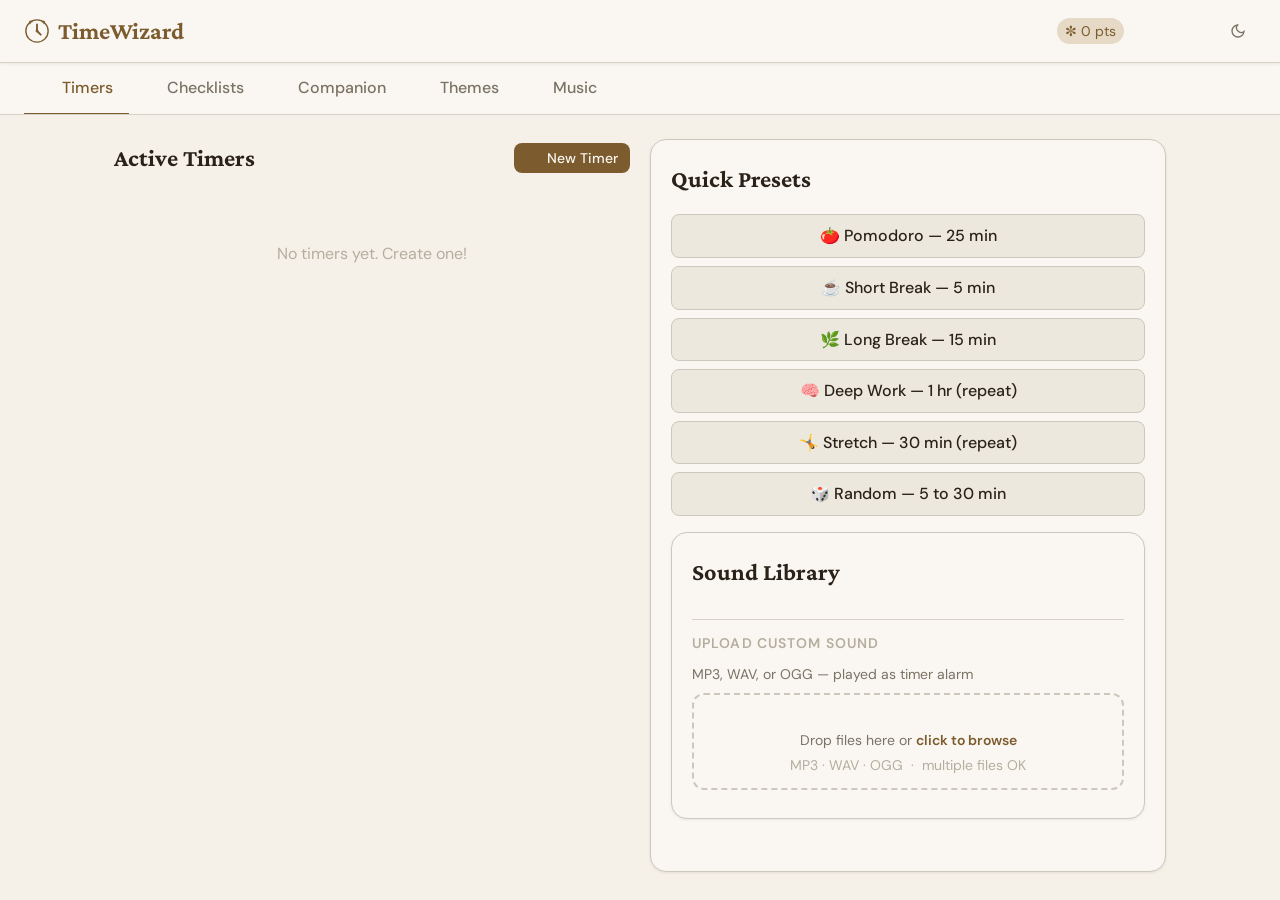
==== commit 629f1723: "feat(music): playlist controls markup in custom card and description fix" ====
--- a/index.html
+++ b/index.html
@@ -207,7 +207,7 @@
 
       <!-- Portrait card -->
       <div class="card companion-portrait-card">
-        <div class="companion-portrait" onclick="archFAQOpen()" title="Ask Archibald">
+        <div class="companion-portrait" onclick="archOnPet()" title="Pet Archibald" style="cursor:pointer;">
           <img src="" alt="Archibald" id="companionImg" class="companion-img" width="160" height="160">
           <div class="companion-state-label" id="companionStateLabel">Idle</div>
         </div>
@@ -296,7 +296,7 @@
 <section class="tab-panel" id="panel-music">
   <div style="max-width:640px;">
     <h2 class="card-title" style="margin-bottom:var(--space-2);">Focus Music</h2>
-    <p class="text-muted text-sm" style="margin-bottom:var(--space-5);">Plays looped ambient sound while any timer is running. Fades out when an alarm fires, then resumes.</p>
+    <p class="text-muted text-sm" style="margin-bottom:var(--space-5);">Plays looped ambient sound or custom tracks. Fades out when an alarm fires, then resumes.</p>
     <div class="card" style="margin-bottom:var(--space-4);">
       <div style="display:flex;align-items:center;gap:var(--space-4);flex-wrap:wrap;">
         <div id="musicVisualizer" style="display:flex;align-items:flex-end;gap:3px;height:32px;flex-shrink:0;">
@@ -340,7 +340,7 @@
     </div>
     <div class="card" style="margin-bottom:var(--space-4);">
       <div class="card-title" style="font-size:var(--text-base);margin-bottom:var(--space-1);">Custom Track</div>
-      <p style="font-size:var(--text-xs);color:var(--color-text-muted);margin-bottom:var(--space-3);">Upload an MP3, WAV, or OGG. It will loop automatically.</p>
+      <p style="font-size:var(--text-xs);color:var(--color-text-muted);margin-bottom:var(--space-3);">Upload an MP3, WAV, or OGG. It will loop automatically (or follow playlist repeat settings).</p>
       <div id="musicDropZone" style="border:2px dashed var(--color-border);border-radius:var(--radius-lg);padding:var(--space-4);text-align:center;transition:border-color var(--trans),background var(--trans);cursor:pointer;" onclick="document.getElementById('musicUpload').click()" ondragover="musicDragOver(event)" ondragleave="musicDragLeave(event)" ondrop="musicDrop(event)">
         <i data-lucide="music" style="width:24px;height:24px;margin:0 auto var(--space-2);color:var(--color-text-faint);display:block;"></i>
         <div style="font-size:var(--text-sm);color:var(--color-text-muted);">Drop audio file here or <span style="color:var(--color-primary);font-weight:600;">click to browse</span></div>
@@ -356,6 +356,20 @@
         <div style="height:3px;background:var(--color-surface-dynamic);border-radius:var(--radius-full);overflow:hidden;">
           <div id="ctpBar" style="height:100%;width:0%;background:var(--color-primary);border-radius:var(--radius-full);transition:width .5s linear;"></div>
         </div>
+      </div>
+      <div class="music-player-controls" style="margin-top:var(--space-3);display:flex;align-items:center;justify-content:space-between;gap:var(--space-3);">
+        <div style="display:flex;gap:var(--space-2);">
+          <button class="btn btn-secondary btn-sm" onclick="playPrevTrack()" title="Previous track">
+            <i data-lucide="skip-back" style="width:13px;height:13px;"></i>
+          </button>
+          <button class="btn btn-secondary btn-sm" onclick="playNextTrack(false)" title="Next track">
+            <i data-lucide="skip-forward" style="width:13px;height:13px;"></i>
+          </button>
+          <button class="btn btn-secondary btn-sm" onclick="shufflePlaylist()" title="Shuffle playlist">
+            <i data-lucide="shuffle" style="width:13px;height:13px;"></i>
+          </button>
+        </div>
+        <button class="btn btn-ghost btn-sm" id="musicRepeatBtn" onclick="togglePlaylistRepeatMode()" title="Repeat mode">Repeat: All</button>
       </div>
     </div>
     <div class="card" style="background:var(--color-surface-offset);border-style:dashed;">
--- a/css/checklist.css
+++ b/css/checklist.css
@@ -1,9 +1,9 @@
-/* ── CHECKLIST ─────────────────────────────────────────── */
+/* ── CHECKLIST ──────────────────────────────────────────────────────────────────── */
 
 .checklist-layout { display: grid; grid-template-columns: 220px 1fr; gap: var(--space-5); }
 @media (max-width: 700px) { .checklist-layout { grid-template-columns: 1fr; } }
 
-/* ── Sidebar ──────────────────────────────────────────────────────────── */
+/* ── Sidebar ──────────────────────────────────────────────────────────────────────────────── */
 .lists-sidebar { display: flex; flex-direction: column; gap: var(--space-2); }
 .list-item-btn {
   display: flex; align-items: center; justify-content: space-between;
@@ -28,11 +28,11 @@
 .list-item-btn:hover .list-actions,
 .list-item-btn.active .list-actions { display: flex; }
 
-/* ── Main panel header ─────────────────────────────────────────────── */
+/* ── Main panel header ────────────────────────────────────────────────────────────────── */
 .checklist-header { display: flex; align-items: center; justify-content: space-between; margin-bottom: var(--space-4); }
 .checklist-title { font-family: var(--font-display); font-size: var(--text-lg); font-weight: 700; }
 
-/* ── Progress bar ────────────────────────────────────────────────── */
+/* ── Progress bar ───────────────────────────────────────────────────────────────────── */
 .checklist-progress-bar { height: 4px; background: var(--color-surface-dynamic); border-radius: var(--radius-full); margin-bottom: var(--space-4); overflow: hidden; }
 .checklist-progress-fill {
   height: 100%;
@@ -41,32 +41,61 @@
   transition: width 0.4s cubic-bezier(0.16, 1, 0.3, 1);
 }
 
-/* ── Stats row ─────────────────────────────────────────────────────── */
+/* ── Stats row ─────────────────────────────────────────────────────────────────────── */
 .checklist-stats { display: flex; gap: var(--space-4); margin-bottom: var(--space-4); flex-wrap: wrap; }
 .stat-pill { display: flex; align-items: center; gap: var(--space-2); font-size: var(--text-xs); color: var(--color-text-muted); }
 .stat-pill strong { color: var(--color-text); font-weight: 600; }
 
-/* ── Task tree ─────────────────────────────────────────────────────── */
+/* ── Task tree ─────────────────────────────────────────────────────────────────────── */
 .task-tree { list-style: none; display: flex; flex-direction: column; gap: var(--space-2); }
 .task-tree--nested { margin-top: var(--space-2); }
 
 .task-item {
-  display: flex; align-items: flex-start; gap: var(--space-2);
-  padding: var(--space-3); background: var(--color-surface);
-  border: 1px solid var(--color-border); border-radius: var(--radius-lg);
+  display: flex;
+  align-items: center;
+  gap: var(--space-2);
+  padding: var(--cl-task-padding, var(--space-3));
+  background: var(--color-surface);
+  border: 1px solid var(--color-border);
+  border-radius: var(--radius-lg);
   transition: background var(--trans);
-}
+  outline: none;
+  user-select: none;
+}
+.task-item:focus-visible { outline: 2px solid var(--color-primary); outline-offset: -2px; }
 .task-item.done .task-text { text-decoration: line-through; color: var(--color-text-faint); opacity: 0.7; }
+
+/* Depth tiers — up to 4 levels (depth-1 … depth-4) */
 .task-item.depth-1 { background: var(--color-surface-offset); border-color: var(--color-divider); }
 .task-item.depth-2 { background: var(--color-surface-dynamic); border-color: var(--color-divider); border-style: dashed; }
-.task-item.drag-over { outline: 2px dashed var(--color-primary); outline-offset: -2px; }
-.task-item.dragging  { opacity: 0.4; }
-
-/* ── Collapse button ───────────────────────────────────────────────
-   Three states: leaf (dot, inert), open (▼, clickable), closed (▶, clickable)
-   All three are always visible. depth-2 nodes get nothing. */
+.task-item.depth-3 { background: color-mix(in oklch, var(--color-surface-dynamic) 70%, var(--color-primary-highlight) 30%); border-color: var(--color-divider); border-style: dashed; }
+.task-item.depth-4 { background: var(--color-primary-highlight); border-color: var(--color-primary); border-style: dashed; opacity: 0.9; }
+
+.task-item.drag-over  { outline: 2px dashed var(--color-primary); outline-offset: -2px; }
+.task-item.dragging   { opacity: 0.4; }
+
+/* Pointer-drag states */
+.task-item.pd-dragging    { opacity: 0.35; }
+.task-item.pd-drop-target {
+  outline: 2px solid var(--color-primary);
+  outline-offset: -2px;
+  background: var(--color-primary-highlight);
+}
+
+/* Swap glow — flashes on both src and target after a successful drop */
+@keyframes pd-swap-glow {
+  0%   { box-shadow: 0 0 0 0 oklch(from var(--color-primary) l c h / 0); }
+  30%  { box-shadow: 0 0 0 4px oklch(from var(--color-primary) l c h / 0.45); }
+  100% { box-shadow: 0 0 0 0 oklch(from var(--color-primary) l c h / 0); }
+}
+.task-item.pd-swap-glow {
+  animation: pd-swap-glow 0.6s ease-out forwards;
+}
+
+/* ── Collapse button ──────────────────────────────────────────────────────── */
 .task-collapse-btn {
   flex-shrink: 0;
+  align-self: flex-start;
   width: 20px;
   height: 20px;
   display: flex;
@@ -75,11 +104,10 @@
   border-radius: var(--radius-sm);
   font-size: 10px;
   line-height: 1;
-  margin-top: 1px;
+  margin-top: 5px;
   transition: background var(--trans), color var(--trans), border-color var(--trans);
 }
 
-/* Leaf state — defined but inactive: visible border, no fill, muted dot */
 .task-collapse-leaf {
   cursor: default;
   border: 1px solid var(--color-border);
@@ -90,7 +118,6 @@
   letter-spacing: -1px;
 }
 
-/* Open state — teal, shows children are expanded */
 .task-collapse-open {
   background: var(--color-primary-highlight);
   color: var(--color-primary);
@@ -102,7 +129,6 @@
   color: #fff;
 }
 
-/* Closed state — muted surface, shows children are hidden */
 .task-collapse-closed {
   background: var(--color-surface-dynamic);
   color: var(--color-text-muted);
@@ -115,30 +141,174 @@
   border-color: var(--color-primary);
 }
 
-/* ── Drag handle ──────────────────────────────────────────────── */
+/* ── Drag handle + order buttons group ─────────────────────────────────────────── */
+.task-drag-group {
+  display: flex;
+  flex-direction: column;
+  align-items: center;
+  flex-shrink: 0;
+  gap: 1px;
+  align-self: flex-start;
+  margin-top: 3px;
+  opacity: 0;
+  transition: opacity var(--trans);
+}
+.task-item:hover .task-drag-group { opacity: 1; }
+
 .task-drag-handle {
-  font-size: 14px; color: var(--color-text-faint); cursor: grab;
-  padding: 0 2px; flex-shrink: 0; line-height: 1.6;
-  opacity: 0; transition: opacity var(--trans);
-}
-.task-item:hover .task-drag-handle { opacity: 1; }
+  font-size: 14px;
+  color: var(--color-text-faint);
+  cursor: grab;
+  padding: 0 2px;
+  line-height: 1;
+  touch-action: none;
+}
 .task-drag-handle:active { cursor: grabbing; }
 
-/* ── Checkbox ─────────────────────────────────────────────────────── */
+.task-order-btns {
+  display: flex;
+  flex-direction: column;
+  gap: 1px;
+}
+.task-order-btn {
+  width: 16px;
+  height: 12px;
+  font-size: 8px;
+  line-height: 1;
+  display: flex;
+  align-items: center;
+  justify-content: center;
+  border-radius: 3px;
+  color: var(--color-text-faint);
+  background: none;
+  border: none;
+  cursor: pointer;
+  padding: 0;
+  transition: background var(--trans), color var(--trans);
+}
+.task-order-btn:hover:not(:disabled) {
+  background: var(--color-primary-highlight);
+  color: var(--color-primary);
+}
+.task-order-btn:disabled,
+.task-order-btn.disabled {
+  opacity: 0.25;
+  cursor: default;
+}
+
+/* ── Indent/dedent hint badge ─────────────────────────────────────────────── */
+.pd-indent-hint {
+  position: absolute;
+  bottom: -26px;
+  left: 50%;
+  transform: translateX(-50%);
+  background: var(--color-primary);
+  color: #fff;
+  font-size: var(--text-xs);
+  font-weight: 600;
+  padding: 2px 10px;
+  border-radius: var(--radius-full);
+  white-space: nowrap;
+  pointer-events: none;
+  box-shadow: 0 2px 8px oklch(0 0 0 / 0.2);
+}
+
+/* ── Checkbox ────────────────────────────────────────────────────────────────────── */
 .task-check {
-  flex-shrink: 0; width: 20px; height: 20px;
-  border: 2px solid var(--color-border); border-radius: var(--radius-sm);
-  display: flex; align-items: center; justify-content: center;
-  cursor: pointer; transition: all var(--trans); margin-top: 1px;
+  flex-shrink: 0;
+  width: 20px;
+  height: 20px;
+  border: 2px solid var(--color-border);
+  border-radius: var(--radius-sm);
+  display: flex;
+  align-items: center;
+  justify-content: center;
+  cursor: pointer;
+  transition: all var(--trans);
+  align-self: flex-start;
+  margin-top: 5px;
 }
 .task-check:hover { border-color: var(--color-primary); }
 .task-item.done .task-check { background: var(--color-primary); border-color: var(--color-primary); color: #fff; }
 
-/* ── Task body ───────────────────────────────────────────────────── */
+/* ── Repeat counter ──────────────────────────────────────────────────────────── */
+.task-repeat-btn {
+  flex-shrink: 0;
+  align-self: flex-start;
+  margin-top: 5px;
+  min-width: 32px;
+  height: 20px;
+  padding: 0 var(--space-1);
+  border: 2px solid var(--color-primary);
+  border-radius: var(--radius-sm);
+  display: flex;
+  align-items: center;
+  justify-content: center;
+  gap: 2px;
+  cursor: pointer;
+  font-size: var(--text-xs);
+  font-weight: 700;
+  color: var(--color-primary);
+  background: var(--color-primary-highlight);
+  transition: all var(--trans);
+  white-space: nowrap;
+}
+.task-repeat-btn:hover {
+  background: var(--color-primary);
+  color: #fff;
+}
+@keyframes repeat-bump {
+  0%   { transform: scale(1); }
+  40%  { transform: scale(1.25); }
+  100% { transform: scale(1); }
+}
+.task-repeat-btn.bump { animation: repeat-bump 0.25s ease-out; }
+.task-repeat-btn.goal-met {
+  background: var(--color-primary);
+  border-color: var(--color-primary);
+  color: #fff;
+}
+
+/* ── Repeat goal modal ────────────────────────────────────────────────────────────── */
+.repeat-goal-modal-overlay {
+  position: fixed; inset: 0; z-index: 1000;
+  background: oklch(0.1 0 0 / 0.55);
+  display: flex; align-items: center; justify-content: center;
+  padding: var(--space-4);
+}
+.repeat-goal-modal-overlay.hidden { display: none; }
+.repeat-goal-modal {
+  background: var(--color-surface-2);
+  border: 1px solid var(--color-border);
+  border-radius: var(--radius-xl);
+  padding: var(--space-6);
+  width: 100%; max-width: 360px;
+  box-shadow: var(--shadow-lg);
+  display: flex; flex-direction: column; gap: var(--space-4);
+}
+.repeat-goal-modal h3 { font-family: var(--font-display); font-size: var(--text-lg); font-weight: 700; margin: 0; }
+.repeat-goal-modal p  { font-size: var(--text-sm); color: var(--color-text-muted); margin: 0; }
+.repeat-goal-modal input[type="number"] {
+  width: 100%; font-size: var(--text-base);
+  padding: var(--space-2) var(--space-3);
+  border: 1px solid var(--color-border);
+  border-radius: var(--radius-md);
+  background: var(--color-surface);
+  color: var(--color-text);
+}
+.repeat-goal-modal input[type="number"]:focus { outline: 2px solid var(--color-primary); outline-offset: 2px; }
+.repeat-goal-modal-actions { display: flex; gap: var(--space-2); justify-content: flex-end; }
+
+/* ── Task body ─────────────────────────────────────────────────────────────────────────────── */
 .task-body { flex: 1; min-width: 0; }
-.task-main-row { display: flex; align-items: baseline; gap: var(--space-2); flex-wrap: wrap; }
+.task-main-row {
+  display: flex;
+  align-items: center;
+  gap: var(--space-2);
+  flex-wrap: wrap;
+}
 .task-text {
-  font-size: var(--text-sm); line-height: 1.5;
+  font-size: var(--cl-font-size, var(--text-sm)); line-height: 1.5;
   display: -webkit-box; -webkit-line-clamp: 3; -webkit-box-orient: vertical; overflow: hidden;
 }
 .task-text.expanded { display: block; overflow: visible; }
@@ -146,6 +316,19 @@
   display: inline-flex; align-items: center; gap: 3px;
   font-size: var(--text-xs); color: var(--color-gold); font-weight: 600;
   white-space: nowrap; flex-shrink: 0;
+  border-radius: var(--radius-sm);
+  padding: 1px 3px;
+  transition: background var(--trans);
+}
+.task-points:hover {
+  background: var(--color-gold-highlight, oklch(from var(--color-gold) l c h / 0.15));
+  cursor: pointer;
+}
+.task-pts-edit-input {
+  font-size: var(--text-xs); font-weight: 700; color: var(--color-gold);
+  background: var(--color-surface-2); border: 1px solid var(--color-gold);
+  border-radius: var(--radius-sm); padding: 1px 4px;
+  width: 56px;
 }
 .task-actions {
   display: flex; gap: var(--space-1);
@@ -158,28 +341,118 @@
 }
 .task-expand-btn.visible { display: inline-block; }
 
-/* ── Notes ──────────────────────────────────────────────────────────── */
+/* ── Notes ──────────────────────────────────────────────────────────────────────────────────── */
 .task-note {
-  font-size: var(--text-xs); color: var(--color-text-muted); margin-top: var(--space-1);
+  font-size: calc(var(--cl-font-size, var(--text-sm)) * 0.9);
+  color: var(--color-text-muted); margin-top: var(--space-1);
   line-height: 1.5; white-space: pre-wrap;
   display: -webkit-box; -webkit-line-clamp: 3; -webkit-box-orient: vertical; overflow: hidden;
 }
 .task-note.expanded { display: block; overflow: visible; }
-.task-note-input { width: 100%; margin-top: var(--space-2); font-size: var(--text-xs); resize: vertical; min-height: 48px; display: none; }
+.task-note-input {
+  width: 100%; margin-top: var(--space-2);
+  font-size: calc(var(--cl-font-size, var(--text-sm)) * 0.9);
+  resize: vertical; min-height: 48px; display: none;
+}
 .task-note-input.visible { display: block; }
 
-/* ── Subtask add row ──────────────────────────────────────────────── */
+/* ── Subtask add row ───────────────────────────────────────────────────────────────────── */
 .sub-add-row { gap: var(--space-2); margin-top: var(--space-2); display: none; }
 .sub-add-row.visible { display: flex; }
 
-/* ── Inline edit ──────────────────────────────────────────────────── */
+/* ── Inline edit ───────────────────────────────────────────────────────────────────────────────── */
 .task-edit-input {
   font-size: var(--text-sm); width: 100%;
   background: var(--color-surface-2); border: 1px solid var(--color-primary);
   border-radius: var(--radius-md); padding: 2px var(--space-2);
 }
 
-/* ── Add task row ──────────────────────────────────────────────────── */
+/* ── Add task row ───────────────────────────────────────────────────────────────────────────── */
 .add-task-row { display: flex; gap: var(--space-2); margin-top: var(--space-3); }
 .add-task-row input { flex: 1; }
 .points-input { width: 70px !important; flex: none !important; }
+
+/* ── Settings panel ──────────────────────────────────────────────────────────────────────── */
+.cl-settings-panel {
+  background: var(--color-surface-offset);
+  border: 1px solid var(--color-border);
+  border-radius: var(--radius-lg);
+  padding: var(--space-4);
+  margin-bottom: var(--space-4);
+  max-height: 0;
+  overflow: hidden;
+  opacity: 0;
+  transition: max-height 0.3s cubic-bezier(0.16,1,0.3,1), opacity 0.2s ease, padding 0.2s ease;
+  padding-top: 0; padding-bottom: 0;
+}
+.cl-settings-panel.visible {
+  max-height: 900px;
+  opacity: 1;
+  padding: var(--space-4);
+}
+.cl-settings-header {
+  display: flex; align-items: center; justify-content: space-between;
+  margin-bottom: var(--space-3);
+}
+.cl-settings-title {
+  font-size: var(--text-sm); font-weight: 600; color: var(--color-text-muted);
+  text-transform: uppercase; letter-spacing: 0.06em;
+}
+.cl-settings-grid {
+  display: flex; flex-direction: column; gap: var(--space-3);
+}
+.cl-settings-row {
+  display: flex; align-items: center; justify-content: space-between;
+  gap: var(--space-4); flex-wrap: wrap;
+}
+.cl-settings-label {
+  font-size: var(--text-sm); color: var(--color-text-muted); flex: 1;
+}
+
+/* Segmented control */
+.cl-seg-group {
+  display: flex; border-radius: var(--radius-md); overflow: hidden;
+  border: 1px solid var(--color-border);
+}
+.cl-seg-btn {
+  padding: 3px 10px; font-size: var(--text-xs); font-weight: 500;
+  color: var(--color-text-muted); background: var(--color-surface);
+  border: none; cursor: pointer;
+  border-right: 1px solid var(--color-border);
+  transition: background var(--trans), color var(--trans);
+}
+.cl-seg-btn:last-child { border-right: none; }
+.cl-seg-btn:hover { background: var(--color-surface-dynamic); color: var(--color-text); }
+.cl-seg-btn.active {
+  background: var(--color-primary); color: #fff;
+}
+
+/* Toggle switch */
+.cl-toggle-wrap {
+  position: relative; display: inline-flex; align-items: center;
+  cursor: pointer; flex-shrink: 0;
+}
+.cl-toggle-wrap input { position: absolute; opacity: 0; width: 0; height: 0; }
+.cl-toggle {
+  width: 34px; height: 18px;
+  background: var(--color-surface-dynamic);
+  border-radius: var(--radius-full);
+  border: 1px solid var(--color-border);
+  position: relative;
+  transition: background var(--trans), border-color var(--trans);
+}
+.cl-toggle::after {
+  content: ''; position: absolute;
+  top: 2px; left: 2px;
+  width: 12px; height: 12px;
+  border-radius: 50%;
+  background: var(--color-text-faint);
+  transition: transform 0.2s ease, background 0.2s ease;
+}
+.cl-toggle-wrap input:checked + .cl-toggle {
+  background: var(--color-primary); border-color: var(--color-primary);
+}
+.cl-toggle-wrap input:checked + .cl-toggle::after {
+  transform: translateX(16px);
+  background: #fff;
+}
--- a/css/companion.css
+++ b/css/companion.css
@@ -7,7 +7,7 @@
   padding: 0 var(--space-1);
 }
 
-/* Two-column layout: left (Arch+QA) takes 2 parts, right (Cabinet) takes 3 */
+/* Two-column layout: left (Arch+FAQ) takes 2 parts, right (Cabinet) takes 3 */
 .companion-layout {
   display: grid;
   grid-template-columns: 2fr 3fr;
@@ -26,6 +26,15 @@
   display: flex;
   flex-direction: column;
   gap: var(--space-3);
+  transition: opacity 0.3s ease, filter 0.3s ease;
+}
+
+/* Disabled state — darkens the panel and blocks all interactions */
+.companion-left--disabled {
+  opacity: 0.45;
+  filter: grayscale(0.4);
+  pointer-events: none;
+  user-select: none;
 }
 
 .companion-portrait-card {
@@ -71,6 +80,11 @@
   border: 1px solid var(--color-border);
 }
 
+/*
+  Speech block — fixed height sized to the longest expected quote.
+  No fade mask, no max-height animation. Layout stays stable.
+  Overflow is hidden; scrolling is intentionally not exposed.
+*/
 .companion-speech {
   background: var(--color-surface-2);
   border: 1px solid var(--color-border);
@@ -79,9 +93,11 @@
   font-size: var(--text-sm);
   color: var(--color-text);
   font-style: italic;
-  min-height: 52px;
-  display: flex;
-  align-items: center;
+  line-height: 1.55;
+  height: 120px;
+  overflow: hidden;
+  display: flex;
+  align-items: flex-start;
   transition: opacity 0.2s ease;
 }
 
@@ -94,4 +110,617 @@
 #archPopup { position:fixed; bottom:var(--space-5); left:var(--space-5); z-index:190; display:flex; align-items:flex-end; gap:var(--space-3); pointer-events:none; opacity:0; transform:translateY(10px); transition:opacity .4s ease,transform .4s ease; max-width:280px; }
 #archPopup.visible { opacity:1; transform:translateY(0); }
 #archPopupImg { width:48px; height:48px; border-radius:var(--radius-lg); border:2px solid var(--color-border); object-fit:cover; flex-shrink:0; box-shadow:var(--shadow-md); }
-#archPopupBubble { background:var(--color-surface); border:1px solid var(--color-border); border-radius:var(--radius-lg); border-bottom-left-radius:var(--radius-sm); padding:var(--space-2) var(--space-3); box-shadow:var(--shadow-md); font-size:var(--text-xs); color:var(--color-text); font-style:italic; lin+#archPopupBubble { background:var(--color-surface); border:1px solid var(--color-border); border-radius:var(--radius-lg); border-bottom-left-radius:var(--radius-sm); padding:var(--space-2) var(--space-3); box-shadow:var(--shadow-md); font-size:var(--text-xs); color:var(--color-text); font-style:italic; line-height:1.5; position:relative; }
+#archPopupBubble::after  { content:''; position:absolute; bottom:6px; left:-7px; border:6px solid transparent; border-right-color:var(--color-border); }
+#archPopupBubble::before { content:''; position:absolute; bottom:7px; left:-5px; border:5px solid transparent; border-right-color:var(--color-surface); z-index:1; }
+
+/* ── REWARD CABINET ──────────────────────────────────────────────────────── */
+.reward-cabinet {
+  position: relative;
+  border: 3px solid var(--color-primary);
+  border-radius: var(--radius-xl);
+  box-shadow:
+    inset 0 0 0 2px var(--color-surface-offset),
+    inset 0 0 0 5px oklch(from var(--color-primary) l c h / 0.18),
+    var(--shadow-lg);
+  background:
+    repeating-linear-gradient(
+      90deg,
+      oklch(from var(--color-primary) l c h / 0.025) 0px,
+      oklch(from var(--color-primary) l c h / 0.025) 1px,
+      transparent 1px,
+      transparent 32px
+    ),
+    var(--color-surface-offset);
+  overflow: visible;
+}
+
+/* Cabinet nameplate — top header strip */
+.cabinet-nameplate {
+  display: flex;
+  align-items: center;
+  padding: var(--space-3) var(--space-4);
+  background: var(--color-primary);
+  border-radius: calc(var(--radius-xl) - 3px) calc(var(--radius-xl) - 3px) 0 0;
+  border-bottom: 2px solid oklch(from var(--color-primary) calc(l - 0.12) c h);
+  position: relative;
+}
+
+.cabinet-title {
+  font-family: var(--font-display);
+  font-size: var(--text-base);
+  font-weight: 700;
+  color: var(--color-text-inverse);
+  letter-spacing: 0.04em;
+  position: absolute;
+  left: 50%;
+  transform: translateX(-50%);
+  white-space: nowrap;
+}
+
+.cabinet-history-anchor {
+  position: relative;
+  margin-left: auto;
+}
+
+.cabinet-history-btn {
+  display: flex;
+  align-items: center;
+  justify-content: center;
+  width: 28px;
+  height: 28px;
+  border-radius: var(--radius-md);
+  color: var(--color-text-inverse);
+  opacity: 0.75;
+  transition: opacity var(--trans), background var(--trans);
+  flex-shrink: 0;
+}
+
+.cabinet-history-btn:hover,
+.cabinet-history-btn[aria-expanded="true"] {
+  opacity: 1;
+  background: oklch(from var(--color-text-inverse) l c h / 0.15);
+}
+
+.cabinet-history-popup {
+  position: absolute;
+  top: calc(100% + var(--space-2));
+  right: 0;
+  width: 300px;
+  max-height: 320px;
+  overflow-y: auto;
+  background: var(--color-surface);
+  border: 2px solid var(--color-primary);
+  border-radius: var(--radius-lg);
+  box-shadow: var(--shadow-lg);
+  z-index: 80;
+  padding: var(--space-1);
+}
+
+.cabinet-history-popup-header {
+  font-family: var(--font-display);
+  font-size: var(--text-sm);
+  font-weight: 700;
+  color: var(--color-text-muted);
+  padding: var(--space-2) var(--space-3) var(--space-2);
+  border-bottom: 1px solid var(--color-divider);
+  margin-bottom: var(--space-1);
+  text-align: center;
+  letter-spacing: 0.03em;
+}
+
+.reward-add-row {
+  display: flex;
+  justify-content: flex-end;
+  padding: var(--space-2) var(--space-3) 0;
+}
+
+.reward-add-btn {
+  font-size: var(--text-xs) !important;
+  color: var(--color-text-muted);
+  gap: var(--space-1);
+}
+
+.reward-add-btn:hover {
+  color: var(--color-primary);
+}
+
+.cabinet-shelves {
+  padding: var(--space-3) var(--space-4);
+  display: flex;
+  flex-direction: column;
+  gap: 0;
+  min-height: 80px;
+}
+
+.reward-next-hint {
+  display: flex;
+  align-items: center;
+  gap: var(--space-2);
+  font-size: var(--text-xs);
+  color: var(--color-text-muted);
+  background: oklch(from var(--color-primary) l c h / 0.08);
+  border-bottom: 1px solid oklch(from var(--color-primary) l c h / 0.2);
+  padding: var(--space-2) var(--space-4);
+}
+
+.reward-next-hint .pts-accent {
+  color: var(--color-gold);
+  font-weight: 600;
+}
+
+.reward-card {
+  display: flex;
+  align-items: center;
+  gap: var(--space-3);
+  padding: var(--space-3) var(--space-2);
+  border-bottom: 2px solid oklch(from var(--color-primary) l c h / 0.22);
+  box-shadow: 0 2px 0 oklch(from var(--color-primary) l c h / 0.08);
+  transition: background var(--trans);
+  border-radius: var(--radius-sm);
+}
+
+.reward-card:last-child {
+  border-bottom: none;
+  box-shadow: none;
+}
+
+.reward-card--ready {
+  background: oklch(from var(--color-primary) l c h / 0.06);
+}
+
+.reward-card--ready:hover {
+  background: oklch(from var(--color-primary) l c h / 0.11);
+}
+
+.reward-card--locked {
+  opacity: 0.6;
+}
+
+@keyframes reward-shake {
+  0%,100%  { transform: translateX(0); }
+  20%      { transform: translateX(-5px); }
+  40%      { transform: translateX(5px); }
+  60%      { transform: translateX(-4px); }
+  80%      { transform: translateX(4px); }
+}
+
+.reward-card--shake {
+  animation: reward-shake 0.45s ease;
+}
+
+.reward-card-emoji {
+  font-size: 1.35rem;
+  line-height: 1;
+  flex-shrink: 0;
+  width: 28px;
+  text-align: center;
+}
+
+.reward-card-body {
+  flex: 1;
+  min-width: 0;
+}
+
+.reward-card-name {
+  font-size: var(--text-sm);
+  font-weight: 600;
+  color: var(--color-text);
+  white-space: nowrap;
+  overflow: hidden;
+  text-overflow: ellipsis;
+  margin-bottom: 2px;
+}
+
+.reward-card--locked .reward-card-name {
+  color: var(--color-text-muted);
+}
+
+.reward-card-meta {
+  display: flex;
+  align-items: center;
+  gap: var(--space-2);
+}
+
+.reward-cost-badge {
+  display: inline-flex;
+  align-items: center;
+  background: oklch(from var(--color-gold) l c h / 0.15);
+  color: var(--color-gold);
+  border-radius: var(--radius-full);
+  font-size: var(--text-xs);
+  font-weight: 700;
+  padding: 1px var(--space-2);
+  border: 1px solid oklch(from var(--color-gold) l c h / 0.3);
+}
+
+.reward-card--retired {
+  opacity: 0.5;
+  background: var(--color-surface-offset);
+  border: 1px dashed var(--color-border);
+}
+.reward-card-name--retired {
+  text-decoration: line-through;
+  color: var(--color-text-muted);
+}
+.reward-cost-badge--retired {
+  text-decoration: line-through;
+  opacity: 0.6;
+}
+
+.reward-tag {
+  font-size: var(--text-xs);
+  color: var(--color-text-faint);
+  background: var(--color-surface-dynamic);
+  border-radius: var(--radius-full);
+  padding: 1px var(--space-2);
+  border: 1px solid var(--color-border);
+}
+
+.reward-tag--retired {
+  font-style: italic;
+}
+
+.reward-card-actions {
+  display: flex;
+  align-items: center;
+  gap: var(--space-1);
+  flex-shrink: 0;
+}
+
+.reward-redeem-btn {
+  min-width: 68px;
+  font-size: var(--text-xs) !important;
+}
+
+.reward-edit-btn {
+  color: var(--color-text-faint);
+  padding: var(--space-1) !important;
+  border-radius: var(--radius-sm);
+}
+
+.reward-edit-btn:hover {
+  color: var(--color-primary);
+  background: oklch(from var(--color-primary) l c h / 0.1);
+}
+
+.reward-delete-btn {
+  color: var(--color-text-faint);
+  padding: var(--space-1) !important;
+  border-radius: var(--radius-sm);
+}
+
+.reward-delete-btn:hover {
+  color: var(--color-error);
+  background: oklch(from var(--color-error) l c h / 0.1);
+}
+
+.reward-empty {
+  text-align: center;
+  padding: var(--space-8) var(--space-4);
+  color: var(--color-text-faint);
+  font-size: var(--text-xs);
+}
+
+/* ── Reward modal ────────────────────────────────────────────────────────── */
+.reward-modal-header {
+  display: flex;
+  align-items: center;
+  gap: var(--space-3);
+  padding: var(--space-3) var(--space-4);
+  background: oklch(from var(--color-primary) l c h / 0.1);
+  border-radius: var(--radius-lg);
+  margin-bottom: var(--space-4);
+  border: 1px solid oklch(from var(--color-primary) l c h / 0.2);
+}
+
+.reward-modal-preview {
+  font-size: 2rem;
+  line-height: 1;
+  flex-shrink: 0;
+}
+
+.reward-modal-title {
+  font-family: var(--font-display);
+  font-size: var(--text-lg);
+  font-weight: 700;
+  color: var(--color-text);
+}
+
+.reward-modal-subtitle {
+  font-size: var(--text-xs);
+  color: var(--color-text-muted);
+  margin-top: 2px;
+}
+
+.reward-emoji-panel {
+  border: 1px solid var(--color-border);
+  border-radius: var(--radius-lg);
+  overflow: hidden;
+}
+
+.reward-emoji-grid {
+  display: grid;
+  grid-template-columns: repeat(8, 1fr);
+  gap: 2px;
+  padding: var(--space-2);
+  background: var(--color-surface-offset);
+}
+
+.reward-emoji-opt {
+  display: flex;
+  align-items: center;
+  justify-content: center;
+  font-size: 1.15rem;
+  width: 100%;
+  aspect-ratio: 1;
+  border-radius: var(--radius-sm);
+  cursor: pointer;
+  background: transparent;
+  border: 2px solid transparent;
+  transition: background var(--trans), border-color var(--trans);
+}
+
+.reward-emoji-opt:hover {
+  background: var(--color-surface-dynamic);
+}
+
+.reward-emoji-opt--selected {
+  border-color: var(--color-primary);
+  background: oklch(from var(--color-primary) l c h / 0.12);
+}
+
+.reward-emoji-custom-row {
+  display: flex;
+  align-items: center;
+  gap: var(--space-2);
+  padding: var(--space-2) var(--space-3);
+  border-top: 1px solid var(--color-divider);
+  background: var(--color-surface);
+}
+
+.reward-emoji-custom-label {
+  font-size: var(--text-xs);
+  color: var(--color-text-faint);
+  flex-shrink: 0;
+}
+
+.reward-emoji-custom-input {
+  flex: 1;
+  font-size: var(--text-sm);
+  background: var(--color-surface-offset);
+  border: 1px solid var(--color-border);
+  border-radius: var(--radius-sm);
+  padding: 2px var(--space-2);
+}
+
+.reward-input-with-suffix {
+  display: flex;
+  align-items: center;
+  gap: 0;
+  border: 1px solid var(--color-border);
+  border-radius: var(--radius-md);
+  overflow: hidden;
+  background: var(--color-surface-offset);
+}
+
+.reward-input-with-suffix input {
+  flex: 1;
+  border: none;
+  background: transparent;
+  padding: var(--space-2) var(--space-3);
+}
+
+.reward-input-with-suffix input:focus {
+  outline: none;
+}
+
+.reward-input-suffix {
+  padding: var(--space-2) var(--space-3);
+  font-size: var(--text-xs);
+  color: var(--color-text-faint);
+  background: var(--color-surface-dynamic);
+  border-left: 1px solid var(--color-border);
+  font-weight: 600;
+}
+
+.reward-option-row {
+  display: flex;
+  align-items: center;
+  gap: var(--space-3);
+  padding: var(--space-3);
+  background: var(--color-surface-offset);
+  border: 1px solid var(--color-border);
+  border-radius: var(--radius-lg);
+  margin-bottom: var(--space-4);
+}
+
+.reward-option-icon {
+  color: var(--color-text-faint);
+  flex-shrink: 0;
+}
+
+.reward-option-body {
+  flex: 1;
+  min-width: 0;
+}
+
+.reward-option-label {
+  font-size: var(--text-sm);
+  font-weight: 600;
+  color: var(--color-text);
+}
+
+.reward-option-desc {
+  font-size: var(--text-xs);
+  color: var(--color-text-muted);
+}
+
+.reward-option-toggle {
+  flex-shrink: 0;
+  cursor: pointer;
+  position: relative;
+}
+
+.reward-option-toggle input { display: none; }
+
+.reward-toggle-track {
+  display: block;
+  width: 36px;
+  height: 20px;
+  background: var(--color-surface-dynamic);
+  border-radius: var(--radius-full);
+  border: 1px solid var(--color-border);
+  position: relative;
+  transition: background var(--trans), border-color var(--trans);
+}
+
+.reward-option-toggle input:checked + .reward-toggle-track {
+  background: var(--color-primary);
+  border-color: var(--color-primary);
+}
+
+.reward-toggle-thumb {
+  position: absolute;
+  top: 2px;
+  left: 2px;
+  width: 14px;
+  height: 14px;
+  background: var(--color-text-inverse);
+  border-radius: var(--radius-full);
+  transition: transform var(--trans);
+  box-shadow: var(--shadow-sm);
+}
+
+.reward-option-toggle input:checked + .reward-toggle-track .reward-toggle-thumb {
+  transform: translateX(16px);
+}
+
+/* ── Redemption history list ─────────────────────────────────────────────── */
+.reward-history-list {
+  display: flex;
+  flex-direction: column;
+  gap: var(--space-1);
+  padding: var(--space-1);
+}
+
+.reward-history-empty {
+  font-size: var(--text-xs);
+  color: var(--color-text-faint);
+  text-align: center;
+  padding: var(--space-4);
+}
+
+.reward-history-item {
+  display: flex;
+  align-items: center;
+  gap: var(--space-2);
+  padding: var(--space-2) var(--space-3);
+  border-radius: var(--radius-md);
+  background: var(--color-surface-offset);
+  font-size: var(--text-xs);
+}
+
+.reward-history-emoji {
+  font-size: 1rem;
+  flex-shrink: 0;
+}
+
+.reward-history-body {
+  flex: 1;
+  min-width: 0;
+}
+
+.reward-history-name {
+  font-weight: 600;
+  color: var(--color-text);
+  white-space: nowrap;
+  overflow: hidden;
+  text-overflow: ellipsis;
+}
+
+.reward-history-meta {
+  color: var(--color-text-faint);
+  margin-top: 1px;
+}
+
+.reward-history-cost {
+  color: var(--color-gold);
+  font-weight: 700;
+  flex-shrink: 0;
+}
+
+/* ── QA SEGMENTED CONTROL + CHIPS ─────────────────────────────────────── */
+.qa-seg {
+  display: grid;
+  grid-template-columns: 1fr 1fr 1fr;
+  background: var(--color-surface-dynamic);
+  border-radius: var(--radius-md);
+  padding: 3px;
+  gap: 2px;
+  margin-bottom: var(--space-3);
+}
+
+.qa-seg-btn {
+  font-size: var(--text-xs);
+  font-weight: 600;
+  padding: var(--space-1) 0;
+  border-radius: calc(var(--radius-md) - 2px);
+  color: var(--color-text-muted);
+  background: transparent;
+  border: none;
+  cursor: pointer;
+  transition: background var(--trans), color var(--trans), box-shadow var(--trans);
+  white-space: nowrap;
+  text-align: center;
+  line-height: 1.4;
+}
+
+.qa-seg-btn:hover:not(.qa-seg-btn--active) {
+  color: var(--color-text);
+  background: oklch(from var(--color-surface) l c h / 0.6);
+}
+
+.qa-seg-btn--active {
+  background: var(--color-surface);
+  color: var(--color-primary);
+  box-shadow: var(--shadow-sm);
+}
+
+.qa-chip-grid {
+  display: flex;
+  flex-direction: column;
+  gap: var(--space-1);
+}
+
+.qa-chip {
+  text-align: left;
+  font-size: var(--text-xs);
+  color: var(--color-text-muted);
+  background: var(--color-surface-offset);
+  border: 1px solid var(--color-border);
+  border-radius: var(--radius-md);
+  padding: var(--space-2) var(--space-3);
+  cursor: pointer;
+  line-height: 1.4;
+  transition: background var(--trans), color var(--trans), border-color var(--trans);
+  white-space: normal;
+}
+
+.qa-chip:hover {
+  background: oklch(from var(--color-primary) l c h / 0.08);
+  border-color: oklch(from var(--color-primary) l c h / 0.3);
+  color: var(--color-text);
+}
+
+.qa-chip:active {
+  background: oklch(from var(--color-primary) l c h / 0.14);
+}
+
+.qa-chip--active {
+  background: var(--color-surface);
+  border-color: oklch(from var(--color-primary) l c h / 0.5);
+  border-left: 2px solid var(--color-primary);
+  color: var(--color-primary);
+  font-weight: 600;
+}
--- a/css/music.css
+++ b/css/music.css
@@ -19,7 +19,7 @@
 #musicWidget .mw-bar.active{animation:vizBounce calc(0.4s + var(--i)*0.07s) ease-in-out infinite alternate;}
 #musicWidget .mw-name{max-width:120px;overflow:hidden;text-overflow:ellipsis;white-space:nowrap;color:var(--color-text-muted);}
 #musicWidget .mw-vol{display:flex;align-items:center;gap:var(--space-1);}
-#musicWidget input[type=range]{width:64px;height:4px;accent-color:var(--color-primary);}
+#musicWidget input[type=range]{width:64px;height:4px;accent-color:var(--color-primary);padding:0;}
 
 /* MUSIC DROP ZONE */
 #musicDropZone.drag-over{border-color:var(--color-primary);background:var(--color-primary-highlight);}
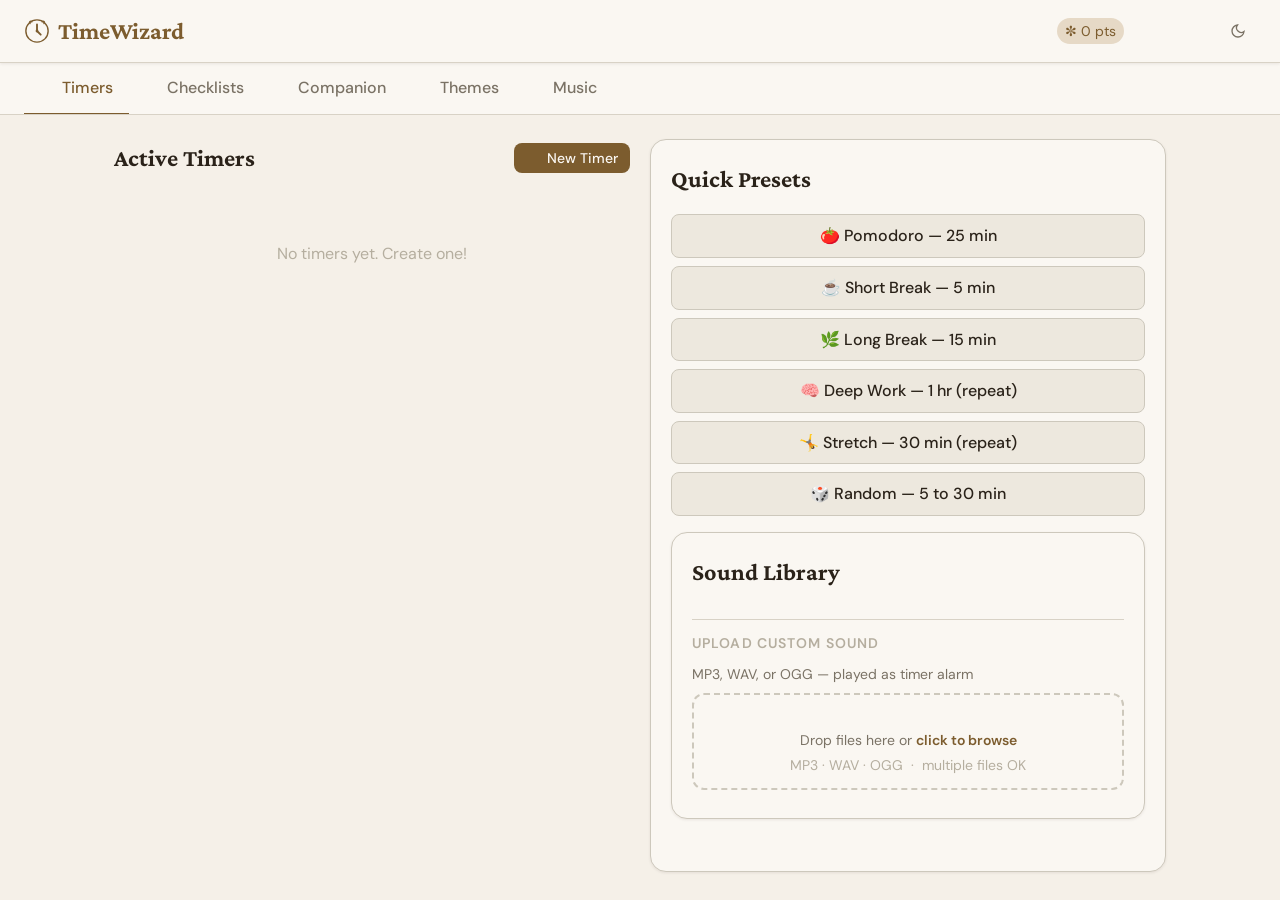
==== commit 0c9049b2: "feat(music): preview toggle button and progress seek" ====
--- a/index.html
+++ b/index.html
@@ -353,7 +353,7 @@
         <div style="display:flex;justify-content:space-between;font-size:var(--text-xs);color:var(--color-text-muted);margin-bottom:var(--space-1);">
           <span id="ctpElapsed">0:00</span><span id="ctpTotal">—</span>
         </div>
-        <div style="height:3px;background:var(--color-surface-dynamic);border-radius:var(--radius-full);overflow:hidden;">
+        <div style="height:3px;background:var(--color-surface-dynamic);border-radius:var(--radius-full);overflow:hidden;" onclick="seekCustomTrack(event)">
           <div id="ctpBar" style="height:100%;width:0%;background:var(--color-primary);border-radius:var(--radius-full);transition:width .5s linear;"></div>
         </div>
       </div>
--- a/css/music.css
+++ b/css/music.css
@@ -23,3 +23,12 @@
 
 /* MUSIC DROP ZONE */
 #musicDropZone.drag-over{border-color:var(--color-primary);background:var(--color-primary-highlight);}
+
+/* CUSTOM TRACK ROW — div-based to allow inner buttons */
+.custom-snd-row{display:flex;align-items:center;gap:var(--space-2);padding:var(--space-2) var(--space-3);border-radius:var(--radius-md);border:1px solid var(--color-border);background:var(--color-surface-offset);cursor:pointer;transition:background var(--trans),border-color var(--trans);user-select:none;}
+.custom-snd-row:hover{background:var(--color-surface-dynamic);border-color:var(--color-primary);}
+.custom-snd-row.selected{background:var(--color-primary-highlight);border-color:var(--color-primary);}
+.custom-snd-row .snd-icon{font-size:16px;flex-shrink:0;}
+.custom-snd-row .snd-name{flex:1;min-width:0;font-size:var(--text-sm);font-weight:500;overflow:hidden;text-overflow:ellipsis;white-space:nowrap;}
+.custom-snd-row .snd-duration{font-size:var(--text-xs);color:var(--color-text-muted);flex-shrink:0;}
+.custom-snd-row .snd-actions{display:flex;gap:var(--space-1);flex-shrink:0;}
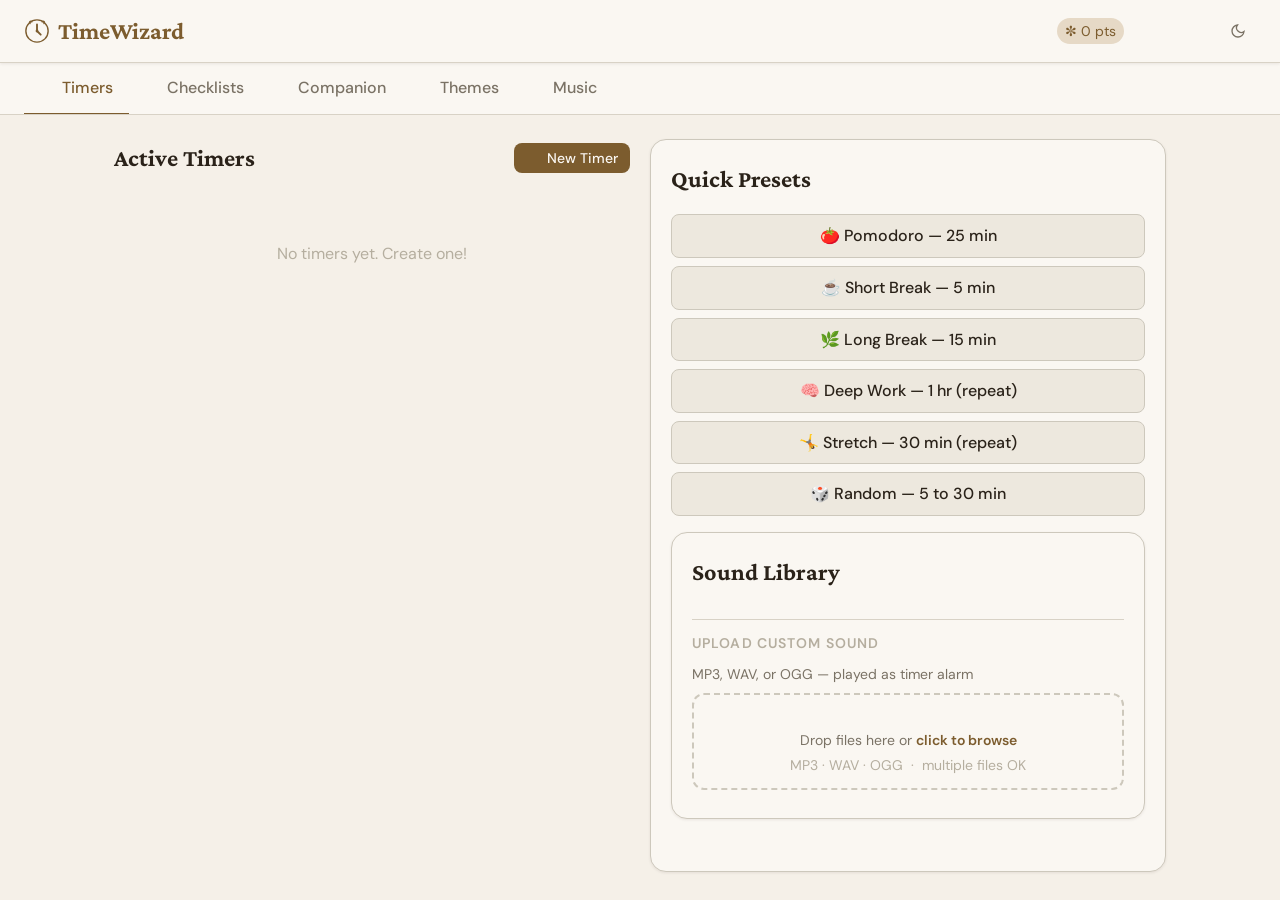
==== commit 10f2d8f4: "feat(music): full player rework — playlists, ambient cleanup, two-column layout" ====
--- a/index.html
+++ b/index.html
@@ -186,8 +186,6 @@
 
 <!-- COMPANION PANEL -->
 <section class="tab-panel" id="panel-companion">
-
-  <!-- Enable toggle row -->
   <div class="companion-topbar">
     <div>
       <h2 class="card-title" style="margin-bottom:0;">Archibald</h2>
@@ -198,14 +196,8 @@
       Enable companion
     </label>
   </div>
-
-  <!-- Two-column layout: 2fr left (Arch+QA) | 3fr right (Cabinet) -->
   <div class="companion-layout" id="archBody">
-
-    <!-- LEFT: portrait + QA -->
     <div class="companion-left">
-
-      <!-- Portrait card -->
       <div class="card companion-portrait-card">
         <div class="companion-portrait" onclick="archOnPet()" title="Pet Archibald" style="cursor:pointer;">
           <img src="" alt="Archibald" id="companionImg" class="companion-img" width="160" height="160">
@@ -215,46 +207,28 @@
           "Ah, a new visitor. I am Archibald. Let us begin our work together, shall we?"
         </div>
       </div>
-
-      <!-- QA card -->
       <div class="card">
-        <!-- Header row -->
         <div style="display:flex;align-items:center;justify-content:space-between;margin-bottom:var(--space-3);">
           <div class="card-title" style="font-size:var(--text-base);margin-bottom:0;">📢 Ask Archibald</div>
           <span style="font-size:var(--text-xs);color:var(--color-text-faint);">Click any question</span>
         </div>
-
-        <!-- Segmented control -->
         <div class="qa-seg" role="tablist" aria-label="Question categories">
-          <button class="qa-seg-btn qa-seg-btn--active" role="tab" data-tab="guide"
-            onclick="renderQA('guide')" aria-selected="true">🧭 Guide</button>
-          <button class="qa-seg-btn" role="tab" data-tab="trivia"
-            onclick="renderQA('trivia')" aria-selected="false">💡 Trivia</button>
-          <button class="qa-seg-btn" role="tab" data-tab="cheer"
-            onclick="renderQA('cheer')" aria-selected="false">✨ Cheer Up</button>
-        </div>
-
-        <!-- Chip grid -->
+          <button class="qa-seg-btn qa-seg-btn--active" role="tab" data-tab="guide" onclick="renderQA('guide')" aria-selected="true">🧭 Guide</button>
+          <button class="qa-seg-btn" role="tab" data-tab="trivia" onclick="renderQA('trivia')" aria-selected="false">💡 Trivia</button>
+          <button class="qa-seg-btn" role="tab" data-tab="cheer" onclick="renderQA('cheer')" aria-selected="false">✨ Cheer Up</button>
+        </div>
         <div class="qa-chip-grid" id="qaChipGrid"></div>
-
-        <!-- Answer panel -->
         <div id="qaAnswer" style="display:none;margin-top:var(--space-3);padding:var(--space-3);background:var(--color-surface-offset);border-radius:var(--radius-lg);border-left:3px solid var(--color-primary);">
           <div id="qaAnswerText" style="font-size:var(--text-sm);color:var(--color-text);font-style:italic;"></div>
         </div>
       </div>
-
-    </div><!-- /companion-left -->
-
-    <!-- RIGHT: Reward Cabinet -->
+    </div>
     <div class="companion-right">
       <div class="reward-cabinet">
-
-        <!-- Cabinet nameplate header -->
         <div class="cabinet-nameplate">
           <span class="cabinet-title">Reward Cabinet</span>
           <div class="cabinet-history-anchor">
-            <button class="cabinet-history-btn" id="cabinetHistoryBtn"
-              onclick="cabinetHistoryToggle()" title="Redemption history" aria-expanded="false">
+            <button class="cabinet-history-btn" id="cabinetHistoryBtn" onclick="cabinetHistoryToggle()" title="Redemption history" aria-expanded="false">
               <i data-lucide="scroll" style="width:15px;height:15px;"></i>
             </button>
             <div class="cabinet-history-popup" id="cabinetHistoryPopup" style="display:none;">
@@ -265,24 +239,16 @@
             </div>
           </div>
         </div>
-
-        <!-- Add reward button row -->
         <div class="reward-add-row">
           <button class="btn btn-sm btn-ghost reward-add-btn" onclick="rewardOpenModal()">
             <i data-lucide="plus" style="width:12px;height:12px;"></i> Add reward
           </button>
         </div>
-
-        <!-- Next-reward hint -->
         <div class="reward-next-hint" id="rewardNextHint" style="display:none;"></div>
-
-        <!-- Cabinet shelves -->
         <div class="cabinet-shelves" id="rewardCardList"></div>
-
-      </div><!-- /reward-cabinet -->
-    </div><!-- /companion-right -->
-
-  </div><!-- /companion-layout -->
+      </div>
+    </div>
+  </div>
 </section>
 
 <!-- THEMES PANEL -->
@@ -294,109 +260,131 @@
 
 <!-- MUSIC PANEL -->
 <section class="tab-panel" id="panel-music">
-  <div style="max-width:640px;">
-    <h2 class="card-title" style="margin-bottom:var(--space-2);">Focus Music</h2>
-    <p class="text-muted text-sm" style="margin-bottom:var(--space-5);">Plays looped ambient sound or custom tracks. Fades out when an alarm fires, then resumes.</p>
-    <div class="card" style="margin-bottom:var(--space-4);">
-      <div style="display:flex;align-items:center;gap:var(--space-4);flex-wrap:wrap;">
-        <div id="musicVisualizer" style="display:flex;align-items:flex-end;gap:3px;height:32px;flex-shrink:0;">
-          <div class="viz-bar" style="--i:0"></div><div class="viz-bar" style="--i:1"></div>
-          <div class="viz-bar" style="--i:2"></div><div class="viz-bar" style="--i:3"></div>
-          <div class="viz-bar" style="--i:4"></div>
-        </div>
-        <div style="flex:1;min-width:0;">
-          <div id="musicNowPlaying" style="font-size:var(--text-sm);font-weight:600;color:var(--color-text);overflow:hidden;text-overflow:ellipsis;white-space:nowrap;">Not playing</div>
-          <div id="musicStatus" style="font-size:var(--text-xs);color:var(--color-text-muted);">Select a track and press Play</div>
-        </div>
-        <div style="display:flex;gap:var(--space-2);align-items:center;">
-          <button class="btn btn-primary" id="musicPlayBtn" onclick="toggleMusic()">
-            <i data-lucide="play" style="width:13px;height:13px;"></i> Play
-          </button>
-          <button class="btn btn-secondary btn-sm" onclick="stopMusic()" title="Stop">
-            <i data-lucide="square" style="width:13px;height:13px;"></i>
-          </button>
-        </div>
-      </div>
-      <div style="margin-top:var(--space-4);display:flex;flex-direction:column;gap:var(--space-1);">
-        <div style="display:flex;justify-content:space-between;align-items:center;">
-          <span class="section-label" style="margin-bottom:0;">Music volume</span>
-          <span id="musicVolLabel" style="font-size:var(--text-xs);color:var(--color-text-muted);">60%</span>
-        </div>
-        <input type="range" class="time-slider" id="musicVolSlider" min="0" max="100" value="60" oninput="setMusicVol(this.value)">
-      </div>
-    </div>
-    <div class="card" style="margin-bottom:var(--space-4);">
-      <div style="display:flex;flex-direction:column;gap:var(--space-1);">
-        <div style="display:flex;justify-content:space-between;align-items:center;">
-          <span class="section-label" style="margin-bottom:0;">Alarm volume</span>
-          <span id="alarmVolLabel" style="font-size:var(--text-xs);color:var(--color-text-muted);">80%</span>
-        </div>
-        <input type="range" class="time-slider" id="alarmVolSlider" min="0" max="100" value="80" oninput="setAlarmVol(this.value)">
-      </div>
-    </div>
-    <div class="card" style="margin-bottom:var(--space-4);">
-      <div class="card-title" style="font-size:var(--text-base);margin-bottom:var(--space-3);">Built-in Ambients</div>
-      <div id="ambientGrid" style="display:flex;flex-direction:column;gap:var(--space-2);"></div>
-    </div>
-    <div class="card" style="margin-bottom:var(--space-4);">
-      <div class="card-title" style="font-size:var(--text-base);margin-bottom:var(--space-1);">Custom Track</div>
-      <p style="font-size:var(--text-xs);color:var(--color-text-muted);margin-bottom:var(--space-3);">Upload an MP3, WAV, or OGG. It will loop automatically (or follow playlist repeat settings).</p>
-      <div id="musicDropZone" style="border:2px dashed var(--color-border);border-radius:var(--radius-lg);padding:var(--space-4);text-align:center;transition:border-color var(--trans),background var(--trans);cursor:pointer;" onclick="document.getElementById('musicUpload').click()" ondragover="musicDragOver(event)" ondragleave="musicDragLeave(event)" ondrop="musicDrop(event)">
-        <i data-lucide="music" style="width:24px;height:24px;margin:0 auto var(--space-2);color:var(--color-text-faint);display:block;"></i>
-        <div style="font-size:var(--text-sm);color:var(--color-text-muted);">Drop audio file here or <span style="color:var(--color-primary);font-weight:600;">click to browse</span></div>
-        <div style="font-size:var(--text-xs);color:var(--color-text-faint);margin-top:var(--space-1);">MP3 · WAV · OGG</div>
-        <div id="musicUploadName" style="font-size:var(--text-xs);color:var(--color-primary);margin-top:var(--space-2);display:none;"></div>
-      </div>
-      <input type="file" id="musicUpload" accept=".mp3,.wav,.ogg,audio/*" style="display:none;" onchange="handleMusicUpload(this)">
-      <div id="customMusicList" style="margin-top:var(--space-3);display:flex;flex-direction:column;gap:var(--space-2);"></div>
-      <div id="customTrackProgress" style="display:none;margin-top:var(--space-3);">
-        <div style="display:flex;justify-content:space-between;font-size:var(--text-xs);color:var(--color-text-muted);margin-bottom:var(--space-1);">
-          <span id="ctpElapsed">0:00</span><span id="ctpTotal">—</span>
-        </div>
-        <div style="height:3px;background:var(--color-surface-dynamic);border-radius:var(--radius-full);overflow:hidden;" onclick="seekCustomTrack(event)">
-          <div id="ctpBar" style="height:100%;width:0%;background:var(--color-primary);border-radius:var(--radius-full);transition:width .5s linear;"></div>
-        </div>
-      </div>
-      <div class="music-player-controls" style="margin-top:var(--space-3);display:flex;align-items:center;justify-content:space-between;gap:var(--space-3);">
-        <div style="display:flex;gap:var(--space-2);">
-          <button class="btn btn-secondary btn-sm" onclick="playPrevTrack()" title="Previous track">
-            <i data-lucide="skip-back" style="width:13px;height:13px;"></i>
-          </button>
-          <button class="btn btn-secondary btn-sm" onclick="playNextTrack(false)" title="Next track">
-            <i data-lucide="skip-forward" style="width:13px;height:13px;"></i>
-          </button>
-          <button class="btn btn-secondary btn-sm" onclick="shufflePlaylist()" title="Shuffle playlist">
-            <i data-lucide="shuffle" style="width:13px;height:13px;"></i>
-          </button>
-        </div>
-        <button class="btn btn-ghost btn-sm" id="musicRepeatBtn" onclick="togglePlaylistRepeatMode()" title="Repeat mode">Repeat: All</button>
-      </div>
-    </div>
-    <div class="card" style="background:var(--color-surface-offset);border-style:dashed;">
-      <div style="font-size:var(--text-xs);font-weight:600;text-transform:uppercase;letter-spacing:.08em;color:var(--color-text-faint);margin-bottom:var(--space-3);">🔍 Find sounds online</div>
-      <div style="display:flex;flex-direction:column;gap:var(--space-2);">
-        <div style="display:flex;align-items:flex-start;gap:var(--space-3);">
-          <span style="font-size:15px;">🌐</span>
-          <div><a href="https://freesound.org" target="_blank" rel="noopener noreferrer" style="font-size:var(--text-xs);font-weight:600;color:var(--color-primary);">freesound.org</a>
-          <div style="font-size:var(--text-xs);color:var(--color-text-muted);">Huge Creative Commons library — search "rain loop", "brown noise", "forest ambience"</div></div>
-        </div>
-        <div style="display:flex;align-items:flex-start;gap:var(--space-3);">
-          <span style="font-size:15px;">🎵</span>
-          <div><a href="https://pixabay.com/music/" target="_blank" rel="noopener noreferrer" style="font-size:var(--text-xs);font-weight:600;color:var(--color-primary);">pixabay.com/music</a>
-          <div style="font-size:var(--text-xs);color:var(--color-text-muted);">Royalty-free, no attribution needed — good lofi & ambient section</div></div>
-        </div>
-        <div style="display:flex;align-items:flex-start;gap:var(--space-3);">
-          <span style="font-size:15px;">🎹</span>
-          <div><a href="https://musicforprogramming.net" target="_blank" rel="noopener noreferrer" style="font-size:var(--text-xs);font-weight:600;color:var(--color-primary);">musicforprogramming.net</a>
-          <div style="font-size:var(--text-xs);color:var(--color-text-muted);">Curated focus music — downloadable MP3s, free to use personally</div></div>
-        </div>
-        <div style="display:flex;align-items:flex-start;gap:var(--space-3);">
-          <span style="font-size:15px;">🤖</span>
-          <div><a href="https://suno.com" target="_blank" rel="noopener noreferrer" style="font-size:var(--text-xs);font-weight:600;color:var(--color-primary);">suno.com</a>
-          <div style="font-size:var(--text-xs);color:var(--color-text-muted);">AI-generated music — free tier for personal use, Pro tier grants broader rights</div></div>
-        </div>
-      </div>
-    </div>
+  <div class="music-layout">
+
+    <!-- LEFT: Player -->
+    <div class="music-left">
+      <div class="card music-player-card">
+
+        <!-- Visualizer + Now Playing -->
+        <div class="player-now-playing-row">
+          <div id="musicVisualizer" class="player-visualizer">
+            <div class="viz-bar" style="--i:0"></div><div class="viz-bar" style="--i:1"></div>
+            <div class="viz-bar" style="--i:2"></div><div class="viz-bar" style="--i:3"></div>
+            <div class="viz-bar" style="--i:4"></div>
+          </div>
+          <div class="player-track-info">
+            <div id="musicNowPlaying" class="player-track-name">Not playing</div>
+            <div id="musicStatus" class="player-track-status">Select a track and press Play</div>
+          </div>
+        </div>
+
+        <!-- Seek bar -->
+        <div class="player-seek-row" id="playerSeekRow">
+          <span id="ctpElapsed" class="player-time">0:00</span>
+          <div id="customTrackProgress" class="player-seek-bar-wrap" onclick="seekCustomTrack(event)">
+            <div id="ctpBar" class="player-seek-bar-fill"></div>
+          </div>
+          <span id="ctpTotal" class="player-time">—</span>
+        </div>
+
+        <!-- Transport -->
+        <div class="player-transport-row">
+          <button class="btn btn-ghost btn-icon" onclick="playPrevTrack()" title="Previous">
+            <i data-lucide="skip-back" style="width:16px;height:16px;"></i>
+          </button>
+          <button class="btn btn-primary player-play-btn" id="musicPlayBtn" onclick="toggleMusic()">
+            <i data-lucide="play" style="width:16px;height:16px;"></i>
+          </button>
+          <button class="btn btn-ghost btn-icon" onclick="stopMusic()" title="Stop">
+            <i data-lucide="square" style="width:15px;height:15px;"></i>
+          </button>
+          <button class="btn btn-ghost btn-icon" onclick="playNextTrack()" title="Next">
+            <i data-lucide="skip-forward" style="width:16px;height:16px;"></i>
+          </button>
+          <button class="btn btn-ghost btn-icon" id="musicShuffleBtn" onclick="toggleShuffle()" title="Shuffle" style="opacity:.4;">
+            <i data-lucide="shuffle" style="width:15px;height:15px;"></i>
+          </button>
+          <button class="btn btn-ghost btn-icon" id="musicRepeatBtn" onclick="togglePlaylistRepeatMode()" title="Repeat">
+            <i data-lucide="repeat" style="width:15px;height:15px;"></i>
+          </button>
+        </div>
+
+        <!-- Volume -->
+        <div class="player-volume-row">
+          <i data-lucide="volume-1" style="width:13px;height:13px;color:var(--color-text-faint);"></i>
+          <input type="range" class="time-slider" id="musicVolSlider" min="0" max="100" value="60" oninput="setMusicVol(this.value)">
+          <span id="musicVolLabel" style="font-size:var(--text-xs);color:var(--color-text-muted);min-width:30px;">60%</span>
+        </div>
+      </div>
+
+      <!-- Find Sounds card -->
+      <div class="card" style="background:var(--color-surface-offset);border-style:dashed;margin-top:var(--space-4);">
+        <div style="font-size:var(--text-xs);font-weight:600;text-transform:uppercase;letter-spacing:.08em;color:var(--color-text-faint);margin-bottom:var(--space-3);">🔍 Find sounds online</div>
+        <div style="display:flex;flex-direction:column;gap:var(--space-2);">
+          <div style="display:flex;align-items:flex-start;gap:var(--space-3);">
+            <span style="font-size:15px;">🌐</span>
+            <div><a href="https://freesound.org" target="_blank" rel="noopener noreferrer" style="font-size:var(--text-xs);font-weight:600;color:var(--color-primary);">freesound.org</a>
+            <div style="font-size:var(--text-xs);color:var(--color-text-muted);">Huge Creative Commons library — search "rain loop", "brown noise", "forest ambience"</div></div>
+          </div>
+          <div style="display:flex;align-items:flex-start;gap:var(--space-3);">
+            <span style="font-size:15px;">🎵</span>
+            <div><a href="https://pixabay.com/music/" target="_blank" rel="noopener noreferrer" style="font-size:var(--text-xs);font-weight:600;color:var(--color-primary);">pixabay.com/music</a>
+            <div style="font-size:var(--text-xs);color:var(--color-text-muted);">Royalty-free, no attribution needed — good lofi &amp; ambient section</div></div>
+          </div>
+          <div style="display:flex;align-items:flex-start;gap:var(--space-3);">
+            <span style="font-size:15px;">🎹</span>
+            <div><a href="https://musicforprogramming.net" target="_blank" rel="noopener noreferrer" style="font-size:var(--text-xs);font-weight:600;color:var(--color-primary);">musicforprogramming.net</a>
+            <div style="font-size:var(--text-xs);color:var(--color-text-muted);">Curated focus music — downloadable MP3s, free to use personally</div></div>
+          </div>
+          <div style="display:flex;align-items:flex-start;gap:var(--space-3);">
+            <span style="font-size:15px;">🤖</span>
+            <div><a href="https://suno.com" target="_blank" rel="noopener noreferrer" style="font-size:var(--text-xs);font-weight:600;color:var(--color-primary);">suno.com</a>
+            <div style="font-size:var(--text-xs);color:var(--color-text-muted);">AI-generated music — free tier for personal use, Pro tier grants broader rights</div></div>
+          </div>
+        </div>
+      </div>
+    </div><!-- /music-left -->
+
+    <!-- RIGHT: Playlists -->
+    <div class="music-right">
+
+      <!-- Playlist sidebar -->
+      <div class="card pl-sidebar-card">
+        <div class="pl-sidebar-header">
+          <span class="section-label" style="margin-bottom:0;">Playlists</span>
+          <button class="btn btn-ghost btn-sm" onclick="createPlaylist()" title="New playlist">
+            <i data-lucide="plus" style="width:12px;height:12px;"></i> New
+          </button>
+        </div>
+        <div id="playlistSidebar" class="pl-sidebar-list"></div>
+      </div>
+
+      <!-- Track list for active playlist -->
+      <div class="card pl-tracks-card">
+        <div id="playlistTrackList" style="display:flex;flex-direction:column;gap:var(--space-2);"></div>
+
+        <!-- Collapsible Add tracks (hidden for locked playlists via JS) -->
+        <div id="addTracksSection" style="margin-top:var(--space-3);border-top:1px solid var(--color-divider);padding-top:var(--space-3);">
+          <button class="btn btn-ghost btn-sm" style="width:100%;justify-content:space-between;" onclick="toggleAddTracks()">
+            <span><i data-lucide="upload" style="width:12px;height:12px;"></i> Add tracks</span>
+            <i data-lucide="chevron-down" id="addTracksChevron" style="width:12px;height:12px;"></i>
+          </button>
+          <div id="addTracksBody" style="display:none;margin-top:var(--space-3);">
+            <div id="musicDropZone"
+              style="border:2px dashed var(--color-border);border-radius:var(--radius-lg);padding:var(--space-4);text-align:center;transition:border-color var(--trans),background var(--trans);cursor:pointer;"
+              onclick="document.getElementById('musicUpload').click()"
+              ondragover="musicDragOver(event)" ondragleave="musicDragLeave(event)" ondrop="musicDrop(event)">
+              <i data-lucide="music" style="width:22px;height:22px;margin:0 auto var(--space-2);color:var(--color-text-faint);display:block;"></i>
+              <div style="font-size:var(--text-sm);color:var(--color-text-muted);">Drop audio here or <span style="color:var(--color-primary);font-weight:600;">click to browse</span></div>
+              <div style="font-size:var(--text-xs);color:var(--color-text-faint);margin-top:var(--space-1);">MP3 · WAV · OGG · multiple files OK</div>
+            </div>
+            <input type="file" id="musicUpload" accept=".mp3,.wav,.ogg,audio/*" multiple style="display:none;" onchange="handleMusicUpload(this)">
+          </div>
+        </div>
+      </div>
+
+    </div><!-- /music-right -->
   </div>
 </section>
 
@@ -437,8 +425,6 @@
 <!-- Modal: Reward Create / Edit -->
 <div class="modal-backdrop hidden" id="rewardModal">
   <div class="modal reward-modal" style="max-width:420px;">
-
-    <!-- Tinted header banner -->
     <div class="reward-modal-header">
       <span class="reward-modal-preview" id="rewardModalPreview">🎁</span>
       <div>
@@ -446,15 +432,11 @@
         <div class="reward-modal-subtitle">Define what you'll treat yourself to</div>
       </div>
     </div>
-
-    <!-- Name -->
     <div class="form-group">
       <label for="rewardModalName">Name</label>
       <input type="text" id="rewardModalName" placeholder="e.g. Coffee break…" style="width:100%;" maxlength="60"
         onkeydown="if(event.key==='Enter') rewardSaveModal()">
     </div>
-
-    <!-- Emoji picker -->
     <div class="form-group">
       <label>Emoji</label>
       <div class="reward-emoji-panel">
@@ -467,8 +449,6 @@
         </div>
       </div>
     </div>
-
-    <!-- Cost -->
     <div class="form-group">
       <label for="rewardModalCost">Cost</label>
       <div class="reward-input-with-suffix">
@@ -476,12 +456,8 @@
         <span class="reward-input-suffix">pts</span>
       </div>
     </div>
-
-    <!-- Repeatable toggle row -->
     <div class="reward-option-row">
-      <div class="reward-option-icon">
-        <i data-lucide="repeat" style="width:15px;height:15px;"></i>
-      </div>
+      <div class="reward-option-icon"><i data-lucide="repeat" style="width:15px;height:15px;"></i></div>
       <div class="reward-option-body">
         <div class="reward-option-label">Repeatable</div>
         <div class="reward-option-desc">Can be redeemed multiple times</div>
@@ -491,7 +467,6 @@
         <span class="reward-toggle-track"><span class="reward-toggle-thumb"></span></span>
       </label>
     </div>
-
     <div class="modal-footer">
       <button class="btn btn-secondary" onclick="rewardCloseModal()">Cancel</button>
       <button class="btn btn-primary" onclick="rewardSaveModal()">
--- a/css/layout.css
+++ b/css/layout.css
@@ -60,3 +60,11 @@
 .htb-dot-active{background:var(--color-success);box-shadow:0 0 4px oklch(from var(--color-success) l c h / 0.55);}
 .htb-dot-idle{background:var(--color-border);}
 .htb-dot-empty{background:transparent;}
+
+/* MUSIC TWO-COLUMN LAYOUT */
+.music-layout{display:grid;grid-template-columns:minmax(0,3fr) minmax(0,2fr);gap:var(--space-4);align-items:flex-start;}
+.music-left,.music-right{min-width:0;}
+@media(max-width:840px){
+  .music-layout{grid-template-columns:1fr;}
+  .music-right{order:-1;}
+}
--- a/css/music.css
+++ b/css/music.css
@@ -1,17 +1,9 @@
-/* MUSIC VISUALIZER */
+/* ── VISUALIZER ───────────────────────────────────── */
 .viz-bar{width:4px;border-radius:var(--radius-full);background:var(--color-accent);transform-origin:bottom;animation:none;transition:height .1s ease;}
 .viz-bar.active{animation:vizBounce calc(0.4s + var(--i) * 0.07s) ease-in-out infinite alternate;}
 @keyframes vizBounce{from{height:4px;}to{height:28px;}}
-/* AMBIENT TRACK ROW */
-.ambient-row{display:flex;align-items:center;gap:var(--space-3);padding:var(--space-2) var(--space-3);border-radius:var(--radius-md);border:1px solid var(--color-border);background:var(--color-surface-offset);cursor:pointer;transition:background var(--trans),border-color var(--trans);}
-.ambient-row:hover{background:var(--color-surface-dynamic);border-color:var(--color-primary);}
-.ambient-row.selected{background:var(--color-primary-highlight);border-color:var(--color-primary);}
-.ambient-row .amb-icon{font-size:20px;flex-shrink:0;}
-.ambient-row .amb-info{flex:1;min-width:0;}
-.ambient-row .amb-name{font-size:var(--text-sm);font-weight:600;}
-.ambient-row .amb-desc{font-size:var(--text-xs);color:var(--color-text-muted);}
 
-/* FLOATING MUSIC WIDGET */
+/* ── FLOATING WIDGET ─────────────────────────────── */
 #musicWidget{position:fixed;bottom:var(--space-5);right:var(--space-5);z-index:200;display:flex;align-items:center;gap:var(--space-3);padding:var(--space-2) var(--space-3);background:var(--color-surface);border:1px solid var(--color-border);border-radius:var(--radius-xl);box-shadow:var(--shadow-lg);font-size:var(--text-xs);transition:opacity .2s,transform .2s;}
 #musicWidget.hidden-widget{opacity:0;pointer-events:none;transform:translateY(8px);}
 #musicWidget .mw-bars{display:flex;align-items:flex-end;gap:2px;height:16px;}
@@ -21,10 +13,10 @@
 #musicWidget .mw-vol{display:flex;align-items:center;gap:var(--space-1);}
 #musicWidget input[type=range]{width:64px;height:4px;accent-color:var(--color-primary);padding:0;}
 
-/* MUSIC DROP ZONE */
+/* ── DROP ZONE ───────────────────────────────────── */
 #musicDropZone.drag-over{border-color:var(--color-primary);background:var(--color-primary-highlight);}
 
-/* CUSTOM TRACK ROW — div-based to allow inner buttons */
+/* ── TRACK ROW ───────────────────────────────────── */
 .custom-snd-row{display:flex;align-items:center;gap:var(--space-2);padding:var(--space-2) var(--space-3);border-radius:var(--radius-md);border:1px solid var(--color-border);background:var(--color-surface-offset);cursor:pointer;transition:background var(--trans),border-color var(--trans);user-select:none;}
 .custom-snd-row:hover{background:var(--color-surface-dynamic);border-color:var(--color-primary);}
 .custom-snd-row.selected{background:var(--color-primary-highlight);border-color:var(--color-primary);}
@@ -32,3 +24,38 @@
 .custom-snd-row .snd-name{flex:1;min-width:0;font-size:var(--text-sm);font-weight:500;overflow:hidden;text-overflow:ellipsis;white-space:nowrap;}
 .custom-snd-row .snd-duration{font-size:var(--text-xs);color:var(--color-text-muted);flex-shrink:0;}
 .custom-snd-row .snd-actions{display:flex;gap:var(--space-1);flex-shrink:0;}
+
+/* ── PLAYER CARD ─────────────────────────────────── */
+.music-player-card{display:flex;flex-direction:column;gap:var(--space-4);}
+
+.player-now-playing-row{display:flex;align-items:center;gap:var(--space-3);}
+.player-visualizer{display:flex;align-items:flex-end;gap:3px;height:32px;flex-shrink:0;}
+.player-track-info{flex:1;min-width:0;}
+.player-track-name{font-size:var(--text-sm);font-weight:600;color:var(--color-text);overflow:hidden;text-overflow:ellipsis;white-space:nowrap;}
+.player-track-status{font-size:var(--text-xs);color:var(--color-text-muted);}
+
+.player-seek-row{display:flex;align-items:center;gap:var(--space-2);}
+.player-seek-row.seek-row--disabled{opacity:.35;pointer-events:none;}
+.player-time{font-size:var(--text-xs);color:var(--color-text-muted);flex-shrink:0;min-width:28px;}
+.player-seek-bar-wrap{flex:1;height:5px;background:var(--color-surface-dynamic);border-radius:var(--radius-full);overflow:hidden;cursor:pointer;}
+.player-seek-bar-fill{height:100%;width:0%;background:var(--color-primary);border-radius:var(--radius-full);transition:width .5s linear;}
+
+.player-transport-row{display:flex;align-items:center;justify-content:center;gap:var(--space-3);}
+.player-play-btn{width:40px;height:40px;border-radius:var(--radius-full);display:flex;align-items:center;justify-content:center;padding:0;}
+
+.player-volume-row{display:flex;align-items:center;gap:var(--space-2);}
+.player-volume-row input[type=range]{flex:1;}
+
+/* ── PLAYLIST SIDEBAR ────────────────────────────── */
+.pl-sidebar-card{margin-bottom:var(--space-3);}
+.pl-sidebar-header{display:flex;align-items:center;justify-content:space-between;margin-bottom:var(--space-2);}
+.pl-sidebar-list{display:flex;flex-direction:column;gap:var(--space-1);max-height:200px;overflow-y:auto;}
+.pl-row{display:flex;align-items:center;gap:var(--space-2);padding:var(--space-2) var(--space-2);border-radius:var(--radius-md);cursor:pointer;font-size:var(--text-sm);transition:background var(--trans);border:1px solid transparent;user-select:none;}
+.pl-row:hover{background:var(--color-surface-dynamic);}
+.pl-row--active{background:var(--color-primary-highlight);border-color:var(--color-primary);font-weight:600;}
+.pl-name{flex:1;min-width:0;overflow:hidden;text-overflow:ellipsis;white-space:nowrap;}
+.pl-count{font-size:var(--text-xs);color:var(--color-text-muted);flex-shrink:0;}
+.pl-lock-icon{color:var(--color-text-faint);flex-shrink:0;}
+
+/* ── PLAYLIST TRACK CARD ─────────────────────────── */
+.pl-tracks-card{flex:1;}
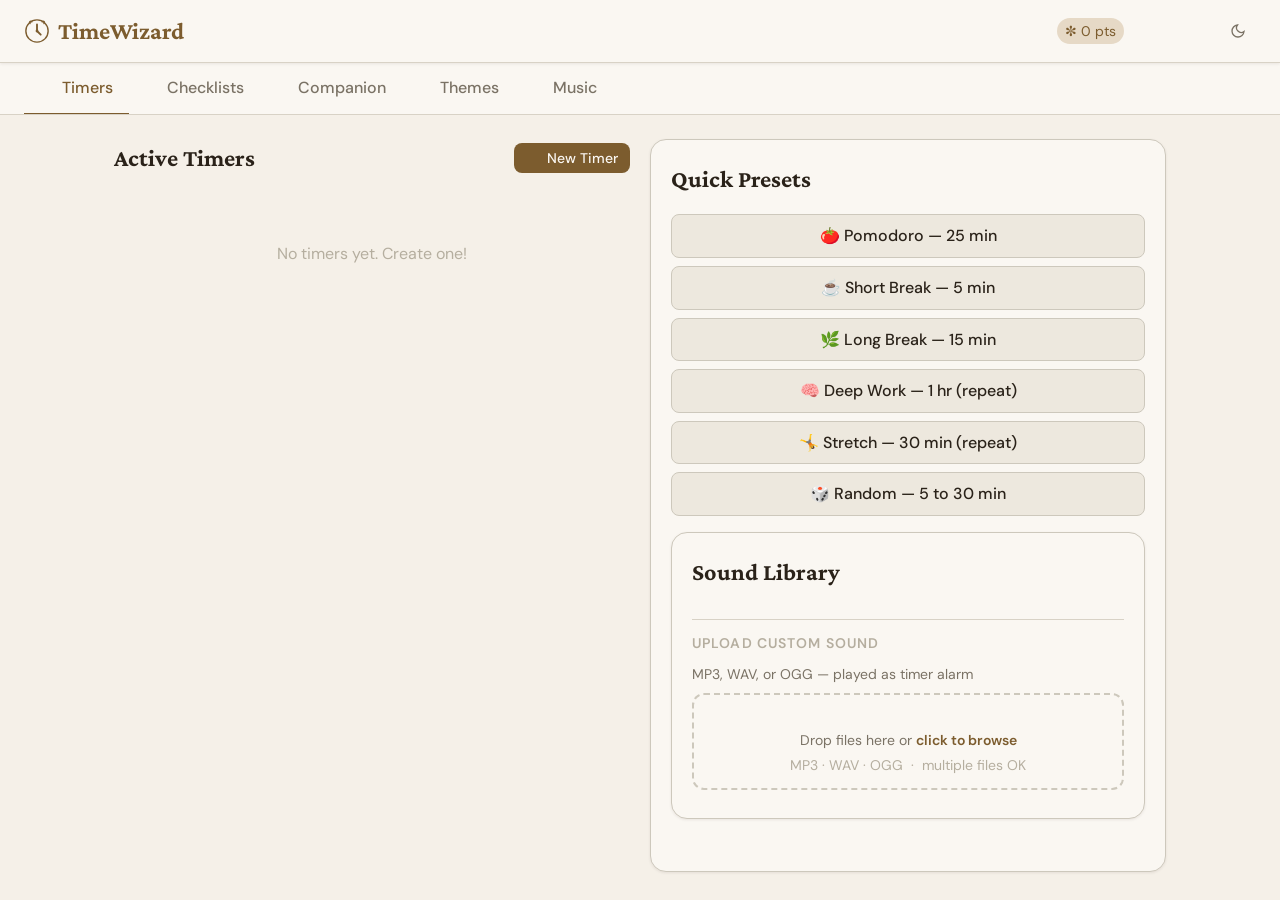
==== commit 1dadb87f: "fix(html): move Add tracks block to top of track list in music panel" ====
--- a/index.html
+++ b/index.html
@@ -285,7 +285,7 @@
           <div id="customTrackProgress" class="player-seek-bar-wrap" onclick="seekCustomTrack(event)">
             <div id="ctpBar" class="player-seek-bar-fill"></div>
           </div>
-          <span id="ctpTotal" class="player-time">—</span>
+          <span id="ctpTotal" class="player-time">&mdash;</span>
         </div>
 
         <!-- Transport -->
@@ -362,13 +362,12 @@
 
       <!-- Track list for active playlist -->
       <div class="card pl-tracks-card">
-        <div id="playlistTrackList" style="display:flex;flex-direction:column;gap:var(--space-2);"></div>
-
-        <!-- Collapsible Add tracks (hidden for locked playlists via JS) -->
-        <div id="addTracksSection" style="margin-top:var(--space-3);border-top:1px solid var(--color-divider);padding-top:var(--space-3);">
+
+        <!-- Collapsible Add tracks — at TOP, hidden for locked playlists via JS -->
+        <div id="addTracksSection" style="margin-bottom:var(--space-3);border-bottom:1px solid var(--color-divider);padding-bottom:var(--space-3);">
           <button class="btn btn-ghost btn-sm" style="width:100%;justify-content:space-between;" onclick="toggleAddTracks()">
             <span><i data-lucide="upload" style="width:12px;height:12px;"></i> Add tracks</span>
-            <i data-lucide="chevron-down" id="addTracksChevron" style="width:12px;height:12px;"></i>
+            <i data-lucide="chevron-down" id="addTracksChevron" style="width:12px;height:12px;transition:transform .2s;"></i>
           </button>
           <div id="addTracksBody" style="display:none;margin-top:var(--space-3);">
             <div id="musicDropZone"
@@ -377,11 +376,13 @@
               ondragover="musicDragOver(event)" ondragleave="musicDragLeave(event)" ondrop="musicDrop(event)">
               <i data-lucide="music" style="width:22px;height:22px;margin:0 auto var(--space-2);color:var(--color-text-faint);display:block;"></i>
               <div style="font-size:var(--text-sm);color:var(--color-text-muted);">Drop audio here or <span style="color:var(--color-primary);font-weight:600;">click to browse</span></div>
-              <div style="font-size:var(--text-xs);color:var(--color-text-faint);margin-top:var(--space-1);">MP3 · WAV · OGG · multiple files OK</div>
+              <div style="font-size:var(--text-xs);color:var(--color-text-faint);margin-top:var(--space-1);">MP3 &middot; WAV &middot; OGG &middot; multiple files OK</div>
             </div>
             <input type="file" id="musicUpload" accept=".mp3,.wav,.ogg,audio/*" multiple style="display:none;" onchange="handleMusicUpload(this)">
           </div>
         </div>
+
+        <div id="playlistTrackList" style="display:flex;flex-direction:column;gap:var(--space-2);"></div>
       </div>
 
     </div><!-- /music-right -->
--- a/css/music.css
+++ b/css/music.css
@@ -59,3 +59,13 @@
 
 /* ── PLAYLIST TRACK CARD ─────────────────────────── */
 .pl-tracks-card{flex:1;}
+
+/* ── MOBILE ORDER: player first, playlists second ── */
+@media (max-width: 767px) {
+  .music-layout { display: flex; flex-direction: column; }
+  .music-left  { order: 1; }
+  .music-right { order: 2; }
+}
+
+/* ── ADD-TO-PLAYLIST MODAL ───────────────────────── */
+#atpModal .modal { max-width: 340px; }
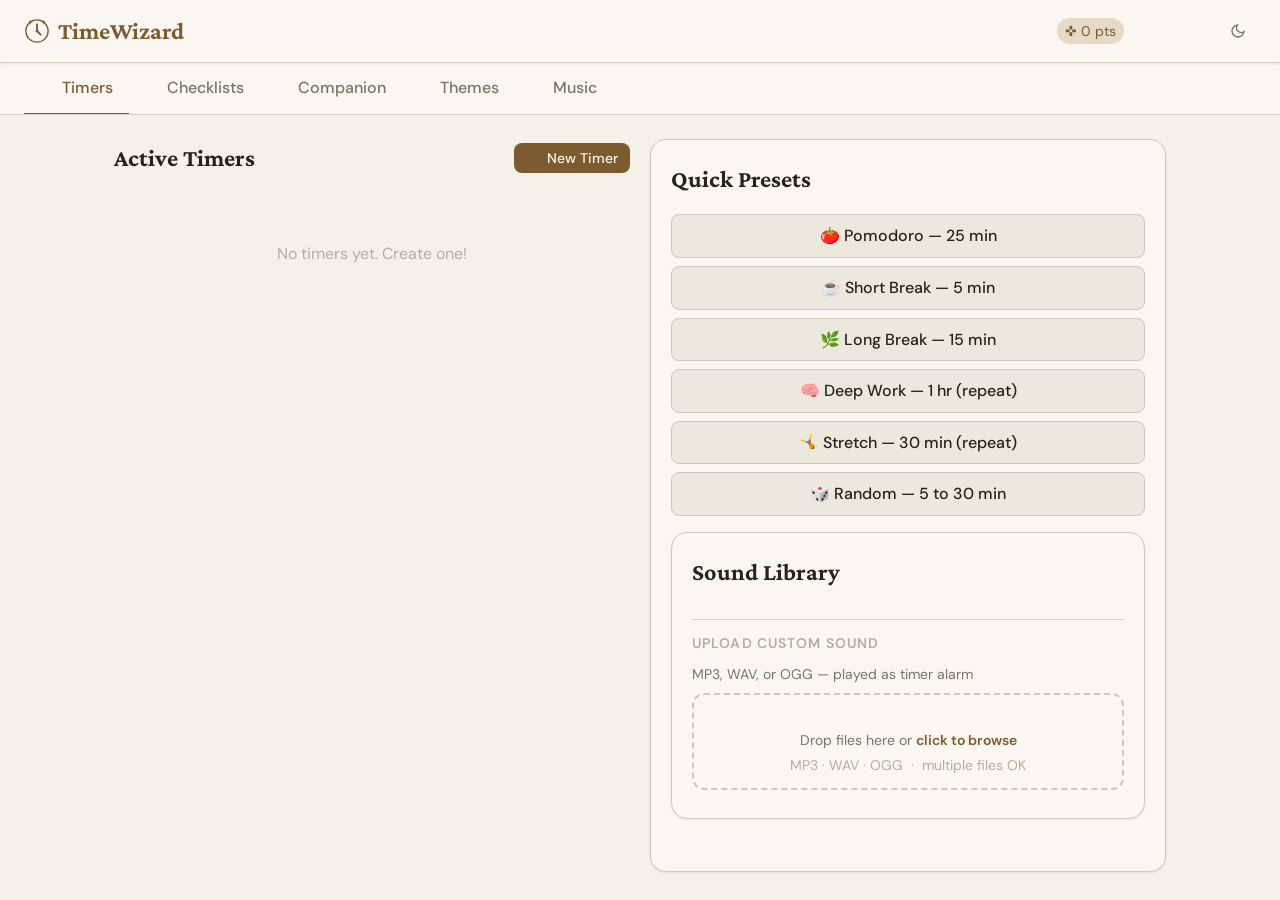
==== commit e6c77455: "feat(music): seek thumb, pause bar persistence, drag reorder, widget improvements" ====
--- a/index.html
+++ b/index.html
@@ -49,7 +49,7 @@
         <div class="htd-list" id="headerTimerList"></div>
       </div>
     </div>
-    <div id="headerPoints" class="badge gold">✼ 0 pts</div>
+    <div id="headerPoints" class="badge gold">✜ 0 pts</div>
     <button class="icon-btn" onclick="exportData()" aria-label="Export data" title="Export data">
       <i data-lucide="download-cloud" style="width:16px;height:16px;"></i>
     </button>
@@ -279,11 +279,20 @@
           </div>
         </div>
 
-        <!-- Seek bar -->
+        <!-- Seek bar (range input with visible fill track underneath) -->
         <div class="player-seek-row" id="playerSeekRow">
           <span id="ctpElapsed" class="player-time">0:00</span>
-          <div id="customTrackProgress" class="player-seek-bar-wrap" onclick="seekCustomTrack(event)">
-            <div id="ctpBar" class="player-seek-bar-fill"></div>
+          <div class="player-seek-bar-wrap">
+            <div class="player-seek-bar-track">
+              <div id="ctpBar" class="player-seek-bar-fill"></div>
+            </div>
+            <input
+              type="range" min="0" max="100" value="0" step="0.1"
+              id="ctpRange"
+              class="player-seek-range"
+              oninput="_seekFromRange(this.value)"
+              title="Seek"
+            >
           </div>
           <span id="ctpTotal" class="player-time">&mdash;</span>
         </div>
@@ -363,7 +372,7 @@
       <!-- Track list for active playlist -->
       <div class="card pl-tracks-card">
 
-        <!-- Collapsible Add tracks — at TOP, hidden for locked playlists via JS -->
+        <!-- Collapsible Add tracks -->
         <div id="addTracksSection" style="margin-bottom:var(--space-3);border-bottom:1px solid var(--color-divider);padding-bottom:var(--space-3);">
           <button class="btn btn-ghost btn-sm" style="width:100%;justify-content:space-between;" onclick="toggleAddTracks()">
             <span><i data-lucide="upload" style="width:12px;height:12px;"></i> Add tracks</span>
@@ -487,22 +496,42 @@
 
 <!-- Floating music mini-player -->
 <div id="musicWidget" class="hidden-widget">
-  <div class="mw-bars">
-    <div class="mw-bar" style="--i:0"></div><div class="mw-bar" style="--i:1"></div>
-    <div class="mw-bar" style="--i:2"></div><div class="mw-bar" style="--i:3"></div>
-  </div>
-  <span class="mw-name" id="mwName">—</span>
-  <button class="btn btn-icon btn-ghost" style="padding:2px;" onclick="toggleMusic()" id="mwPlayBtn" title="Play/Pause">
-    <i data-lucide="play" style="width:14px;height:14px;"></i>
-  </button>
-  <div class="mw-vol" title="Music volume">
+  <!-- Progress bar at very top edge -->
+  <div id="mwProgressWrap" onclick="_mwSeek(event)" title="Seek">
+    <div id="mwProgressFill"></div>
+  </div>
+  <!-- Main body row -->
+  <div class="mw-body">
+    <div class="mw-bars">
+      <div class="mw-bar" style="--i:0"></div><div class="mw-bar" style="--i:1"></div>
+      <div class="mw-bar" style="--i:2"></div><div class="mw-bar" style="--i:3"></div>
+    </div>
+    <div class="mw-track-info">
+      <span class="mw-name" id="mwName">—</span>
+      <span class="mw-status" id="mwStatus">Stopped</span>
+    </div>
+    <div class="mw-controls">
+      <button class="btn btn-icon btn-ghost" style="padding:2px;" onclick="playPrevTrack()" title="Previous">
+        <i data-lucide="skip-back" style="width:13px;height:13px;"></i>
+      </button>
+      <button class="btn btn-icon btn-ghost" style="padding:2px;" onclick="toggleMusic()" id="mwPlayBtn" title="Play/Pause">
+        <i data-lucide="play" style="width:14px;height:14px;"></i>
+      </button>
+      <button class="btn btn-icon btn-ghost" style="padding:2px;" onclick="playNextTrack()" title="Next">
+        <i data-lucide="skip-forward" style="width:13px;height:13px;"></i>
+      </button>
+      <button class="btn btn-icon btn-ghost" style="padding:2px;" onclick="stopMusic()" title="Stop">
+        <i data-lucide="square" style="width:12px;height:12px;"></i>
+      </button>
+    </div>
+  </div>
+  <!-- Volume row -->
+  <div class="mw-vol">
     <i data-lucide="volume-1" style="width:12px;height:12px;color:var(--color-text-faint);"></i>
     <input type="range" min="0" max="100" value="60" id="mwVolSlider"
       oninput="setMusicVol(this.value);document.getElementById('musicVolSlider').value=this.value;">
-  </div>
-  <button class="btn btn-icon btn-ghost" style="padding:2px;" onclick="stopMusic()" title="Stop">
-    <i data-lucide="square" style="width:12px;height:12px;"></i>
-  </button>
+    <span id="mwVolLabel" style="font-size:10px;color:var(--color-text-muted);min-width:24px;">60%</span>
+  </div>
 </div>
 
 <script src="./js/audio.js"></script>
--- a/css/music.css
+++ b/css/music.css
@@ -4,26 +4,92 @@
 @keyframes vizBounce{from{height:4px;}to{height:28px;}}
 
 /* ── FLOATING WIDGET ─────────────────────────────── */
-#musicWidget{position:fixed;bottom:var(--space-5);right:var(--space-5);z-index:200;display:flex;align-items:center;gap:var(--space-3);padding:var(--space-2) var(--space-3);background:var(--color-surface);border:1px solid var(--color-border);border-radius:var(--radius-xl);box-shadow:var(--shadow-lg);font-size:var(--text-xs);transition:opacity .2s,transform .2s;}
+#musicWidget{
+  position:fixed;bottom:var(--space-5);right:var(--space-5);z-index:200;
+  display:flex;flex-direction:column;gap:0;
+  padding:0;
+  background:var(--color-surface);
+  border:1px solid var(--color-border);
+  border-radius:var(--radius-xl);
+  box-shadow:var(--shadow-lg);
+  font-size:var(--text-xs);
+  transition:opacity .2s,transform .2s;
+  overflow:hidden;
+  min-width:220px;
+}
 #musicWidget.hidden-widget{opacity:0;pointer-events:none;transform:translateY(8px);}
-#musicWidget .mw-bars{display:flex;align-items:flex-end;gap:2px;height:16px;}
-#musicWidget .mw-bar{width:3px;border-radius:var(--radius-full);background:var(--color-primary);animation:none;}
+
+#musicWidget .mw-body{
+  display:flex;align-items:center;gap:var(--space-3);
+  padding:var(--space-2) var(--space-3);
+}
+#musicWidget .mw-bars{display:flex;align-items:flex-end;gap:2px;height:16px;flex-shrink:0;}
+#musicWidget .mw-bar{width:3px;border-radius:var(--radius-full);background:var(--color-primary);height:4px;animation:none;}
 #musicWidget .mw-bar.active{animation:vizBounce calc(0.4s + var(--i)*0.07s) ease-in-out infinite alternate;}
-#musicWidget .mw-name{max-width:120px;overflow:hidden;text-overflow:ellipsis;white-space:nowrap;color:var(--color-text-muted);}
-#musicWidget .mw-vol{display:flex;align-items:center;gap:var(--space-1);}
-#musicWidget input[type=range]{width:64px;height:4px;accent-color:var(--color-primary);padding:0;}
+
+.mw-track-info{flex:1;min-width:0;}
+.mw-name{
+  display:block;
+  overflow:hidden;text-overflow:ellipsis;white-space:nowrap;
+  color:var(--color-text);font-weight:500;
+}
+.mw-status{display:block;font-size:10px;color:var(--color-text-muted);margin-top:1px;}
+
+#musicWidget .mw-controls{display:flex;align-items:center;gap:2px;flex-shrink:0;}
+
+#musicWidget .mw-vol{display:flex;align-items:center;gap:var(--space-1);padding:0 var(--space-3) var(--space-2);border-top:1px solid var(--color-divider);}
+#musicWidget .mw-vol input[type=range]{width:80px;height:4px;accent-color:var(--color-primary);padding:0;}
+
+/* ── WIDGET PROGRESS BAR ─────────────────────────── */
+#mwProgressWrap{
+  height:3px;
+  background:var(--color-surface-dynamic);
+  position:relative;
+  cursor:pointer;
+  flex-shrink:0;
+}
+#mwProgressFill{
+  height:100%;
+  width:0%;
+  background:var(--color-primary);
+  transition:width .5s linear;
+  border-radius:0;
+}
 
 /* ── DROP ZONE ───────────────────────────────────── */
 #musicDropZone.drag-over{border-color:var(--color-primary);background:var(--color-primary-highlight);}
 
 /* ── TRACK ROW ───────────────────────────────────── */
-.custom-snd-row{display:flex;align-items:center;gap:var(--space-2);padding:var(--space-2) var(--space-3);border-radius:var(--radius-md);border:1px solid var(--color-border);background:var(--color-surface-offset);cursor:pointer;transition:background var(--trans),border-color var(--trans);user-select:none;}
+.custom-snd-row{
+  display:flex;align-items:center;gap:var(--space-2);
+  padding:var(--space-2) var(--space-3);
+  border-radius:var(--radius-md);
+  border:1px solid var(--color-border);
+  background:var(--color-surface-offset);
+  cursor:pointer;
+  transition:background var(--trans),border-color var(--trans),opacity .15s;
+  user-select:none;
+}
 .custom-snd-row:hover{background:var(--color-surface-dynamic);border-color:var(--color-primary);}
 .custom-snd-row.selected{background:var(--color-primary-highlight);border-color:var(--color-primary);}
 .custom-snd-row .snd-icon{font-size:16px;flex-shrink:0;}
 .custom-snd-row .snd-name{flex:1;min-width:0;font-size:var(--text-sm);font-weight:500;overflow:hidden;text-overflow:ellipsis;white-space:nowrap;}
 .custom-snd-row .snd-duration{font-size:var(--text-xs);color:var(--color-text-muted);flex-shrink:0;}
 .custom-snd-row .snd-actions{display:flex;gap:var(--space-1);flex-shrink:0;}
+
+/* Drag handle */
+.snd-drag-handle{
+  display:flex;align-items:center;justify-content:center;
+  color:var(--color-text-faint);
+  cursor:grab;flex-shrink:0;
+  padding:0 2px;
+  opacity:0;
+  transition:opacity .15s;
+}
+.custom-snd-row:hover .snd-drag-handle{opacity:1;}
+.custom-snd-row.dragging{opacity:.4;border-style:dashed;}
+.custom-snd-row.drag-over-top{border-top:2px solid var(--color-primary);}
+.custom-snd-row.drag-over-bottom{border-bottom:2px solid var(--color-primary);}
 
 /* ── PLAYER CARD ─────────────────────────────────── */
 .music-player-card{display:flex;flex-direction:column;gap:var(--space-4);}
@@ -34,11 +100,69 @@
 .player-track-name{font-size:var(--text-sm);font-weight:600;color:var(--color-text);overflow:hidden;text-overflow:ellipsis;white-space:nowrap;}
 .player-track-status{font-size:var(--text-xs);color:var(--color-text-muted);}
 
+/* ── SEEK ROW ────────────────────────────────────── */
 .player-seek-row{display:flex;align-items:center;gap:var(--space-2);}
 .player-seek-row.seek-row--disabled{opacity:.35;pointer-events:none;}
 .player-time{font-size:var(--text-xs);color:var(--color-text-muted);flex-shrink:0;min-width:28px;}
-.player-seek-bar-wrap{flex:1;height:5px;background:var(--color-surface-dynamic);border-radius:var(--radius-full);overflow:hidden;cursor:pointer;}
-.player-seek-bar-fill{height:100%;width:0%;background:var(--color-primary);border-radius:var(--radius-full);transition:width .5s linear;}
+
+/* Seek bar: native range styled with thumb circle */
+.player-seek-bar-wrap{
+  flex:1;
+  position:relative;
+  height:20px;
+  display:flex;
+  align-items:center;
+}
+.player-seek-bar-track{
+  position:absolute;left:0;right:0;
+  height:5px;
+  background:var(--color-surface-dynamic);
+  border-radius:var(--radius-full);
+  pointer-events:none;
+  overflow:hidden;
+}
+.player-seek-bar-fill{
+  height:100%;
+  width:0%;
+  background:var(--color-primary);
+  border-radius:var(--radius-full);
+  transition:width .5s linear;
+}
+.player-seek-range{
+  position:relative;
+  width:100%;
+  height:20px;
+  -webkit-appearance:none;
+  appearance:none;
+  background:transparent;
+  cursor:pointer;
+  z-index:1;
+}
+.player-seek-range::-webkit-slider-thumb{
+  -webkit-appearance:none;
+  width:14px;height:14px;
+  border-radius:50%;
+  background:var(--color-primary);
+  border:2px solid var(--color-surface);
+  box-shadow:0 0 0 1px var(--color-primary);
+  cursor:grab;
+  transition:transform .15s,box-shadow .15s;
+}
+.player-seek-range::-moz-range-thumb{
+  width:14px;height:14px;
+  border-radius:50%;
+  background:var(--color-primary);
+  border:2px solid var(--color-surface);
+  box-shadow:0 0 0 1px var(--color-primary);
+  cursor:grab;
+}
+.player-seek-range:hover::-webkit-slider-thumb{
+  transform:scale(1.2);
+  box-shadow:0 0 0 3px color-mix(in oklab,var(--color-primary) 25%,transparent);
+}
+.player-seek-range:active::-webkit-slider-thumb{cursor:grabbing;}
+.player-seek-range::-webkit-slider-runnable-track{background:transparent;height:5px;}
+.player-seek-range::-moz-range-track{background:transparent;height:5px;}
 
 .player-transport-row{display:flex;align-items:center;justify-content:center;gap:var(--space-3);}
 .player-play-btn{width:40px;height:40px;border-radius:var(--radius-full);display:flex;align-items:center;justify-content:center;padding:0;}
